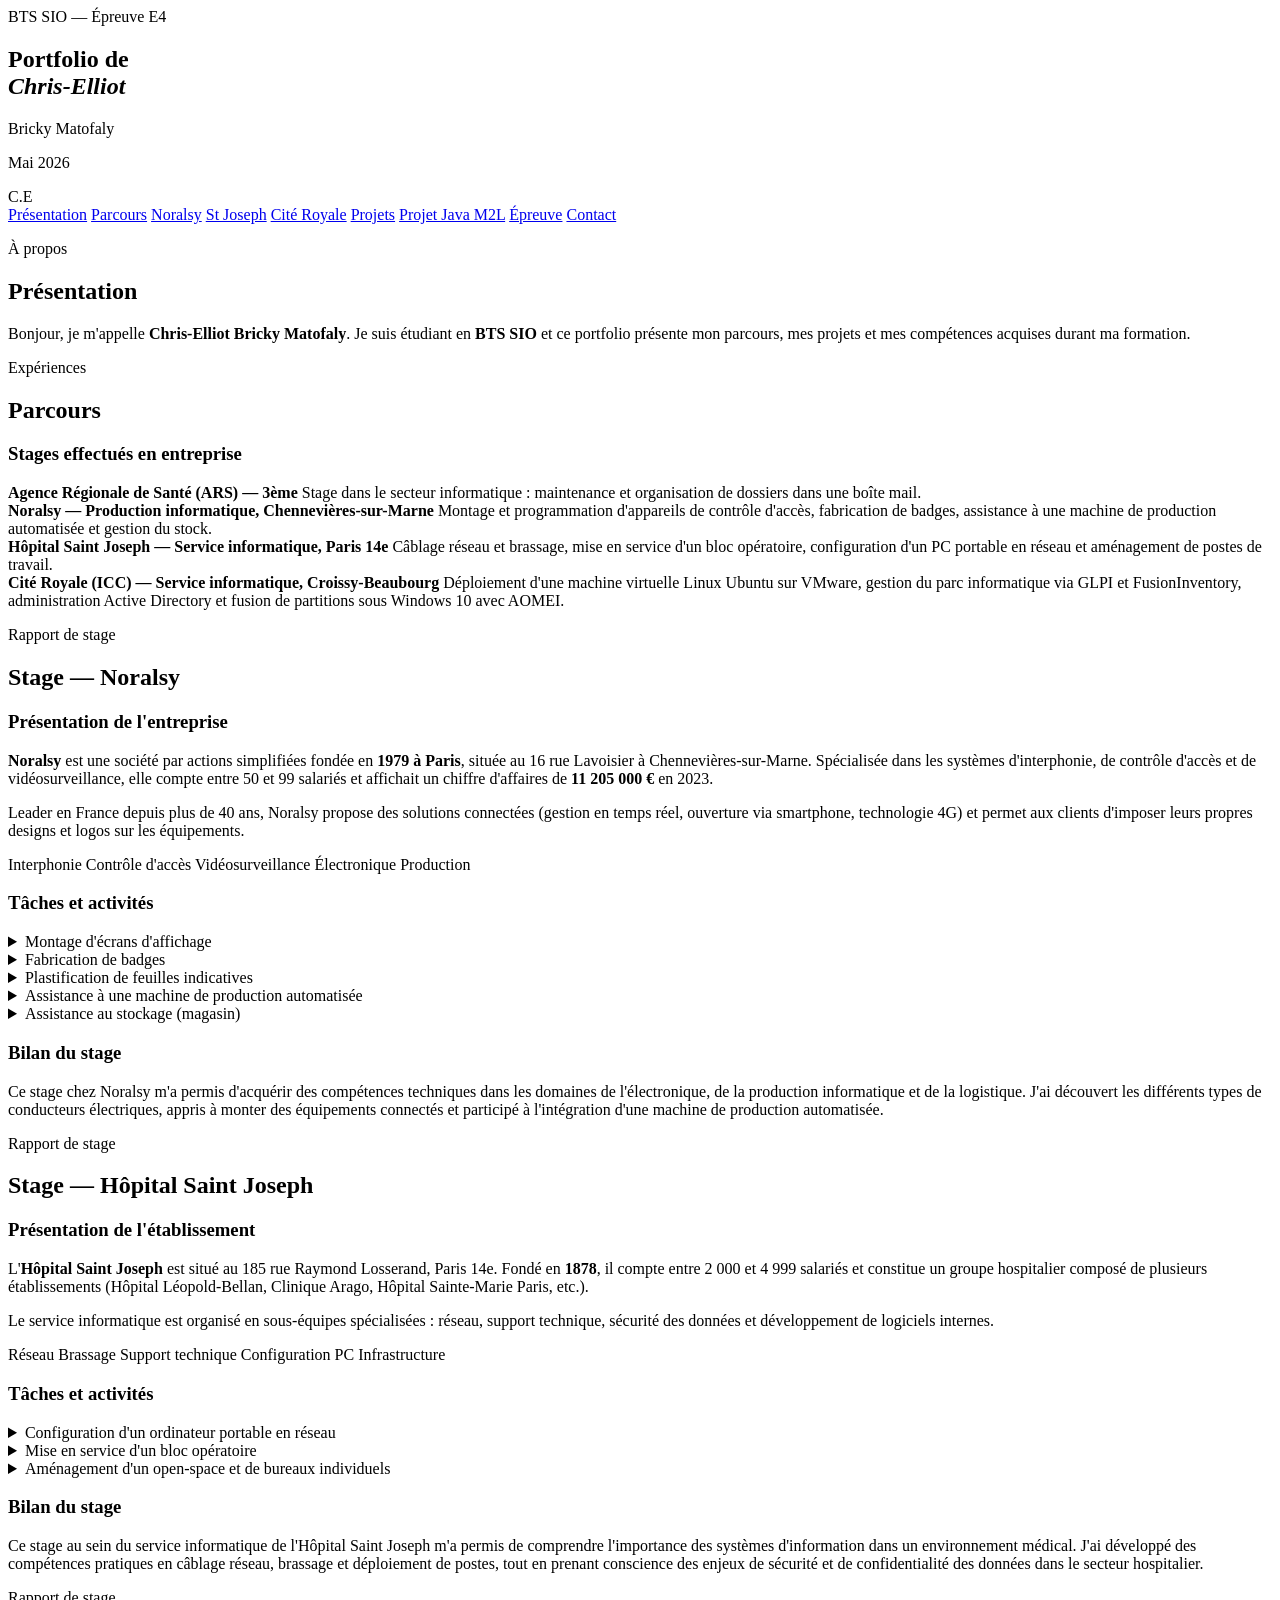
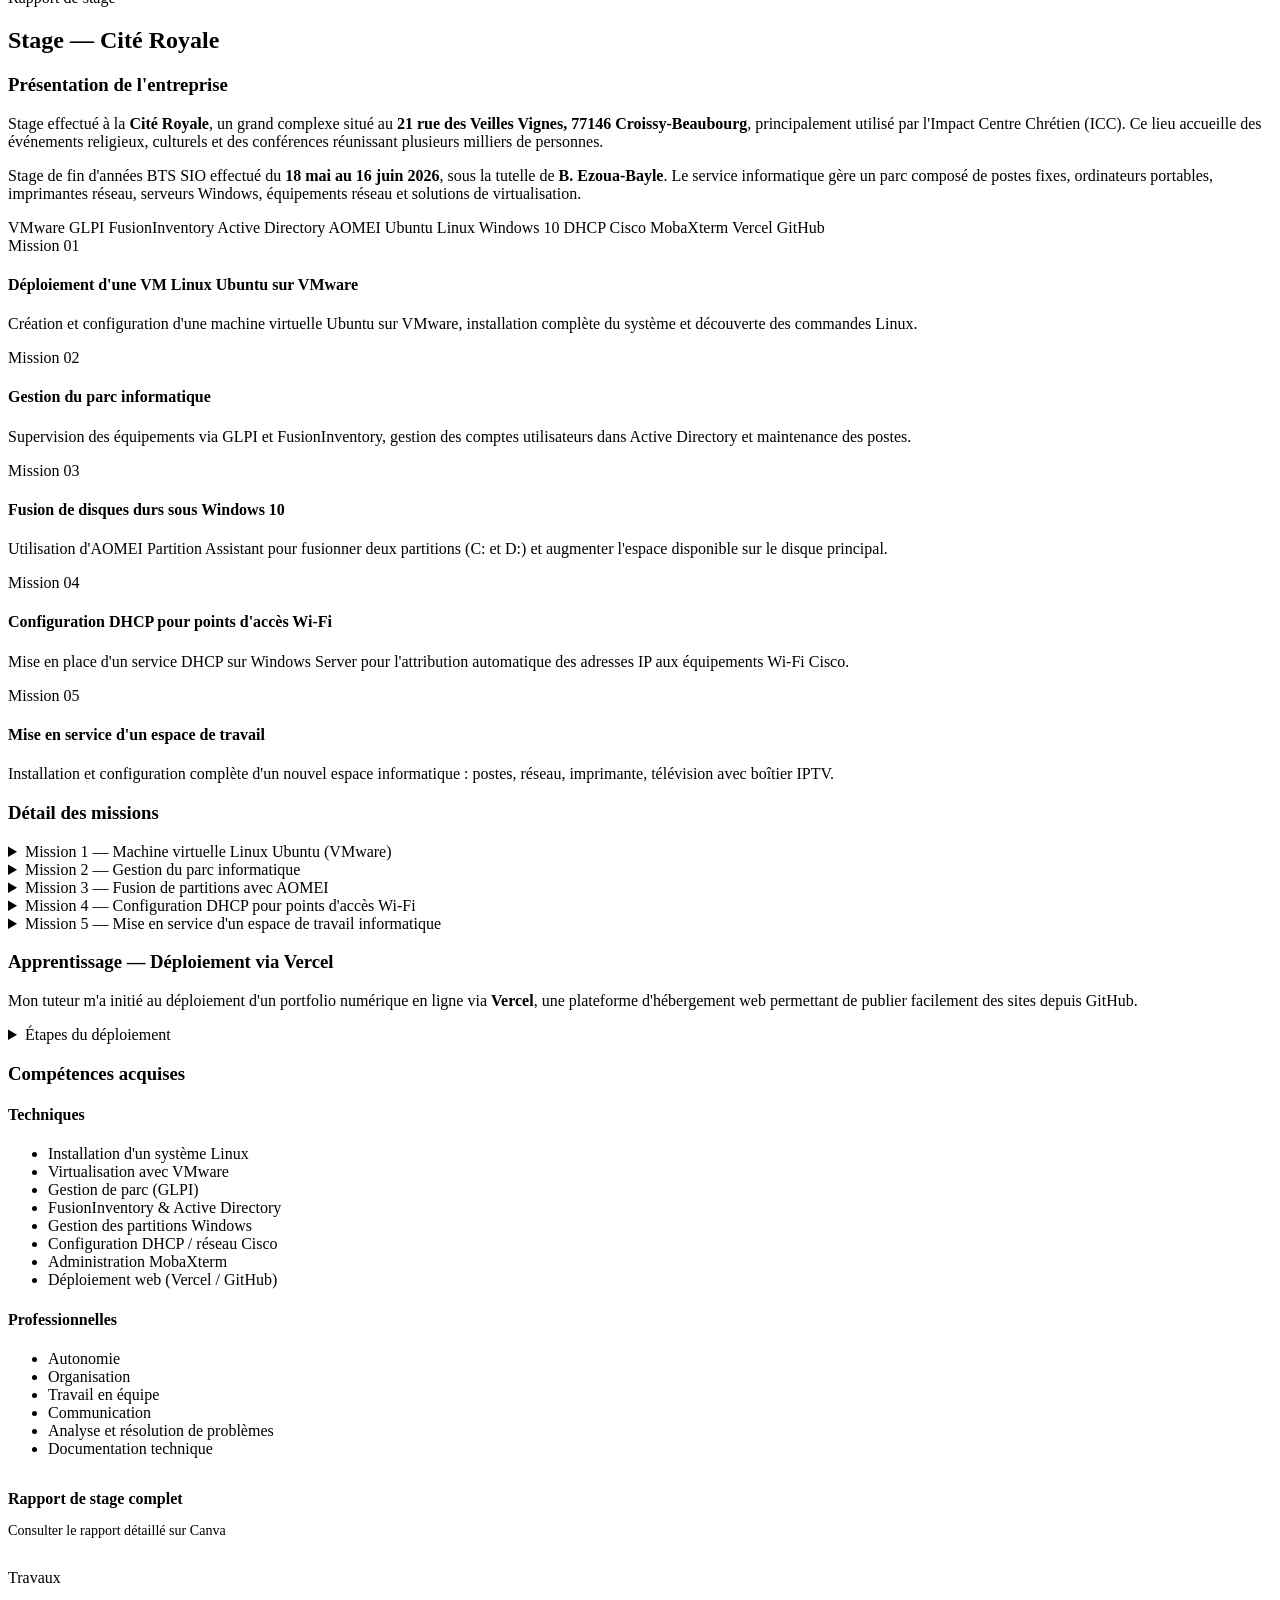
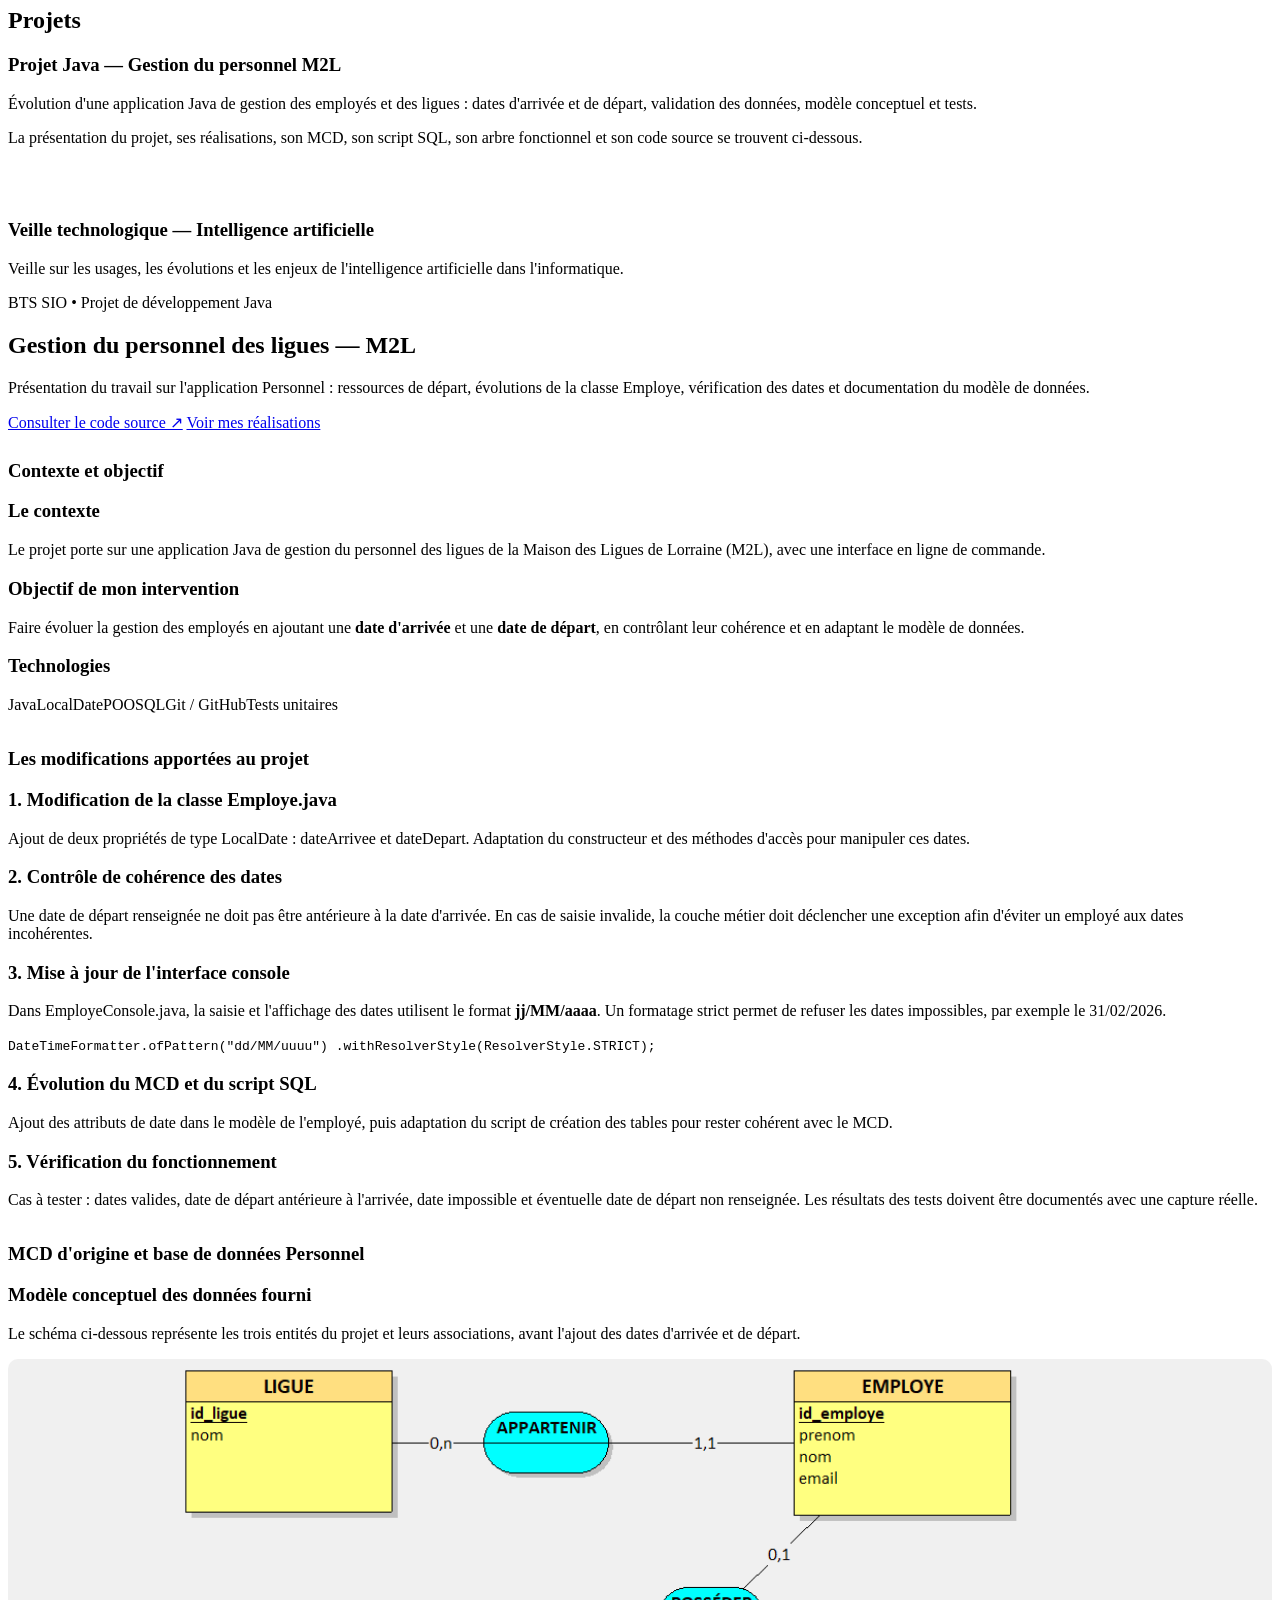
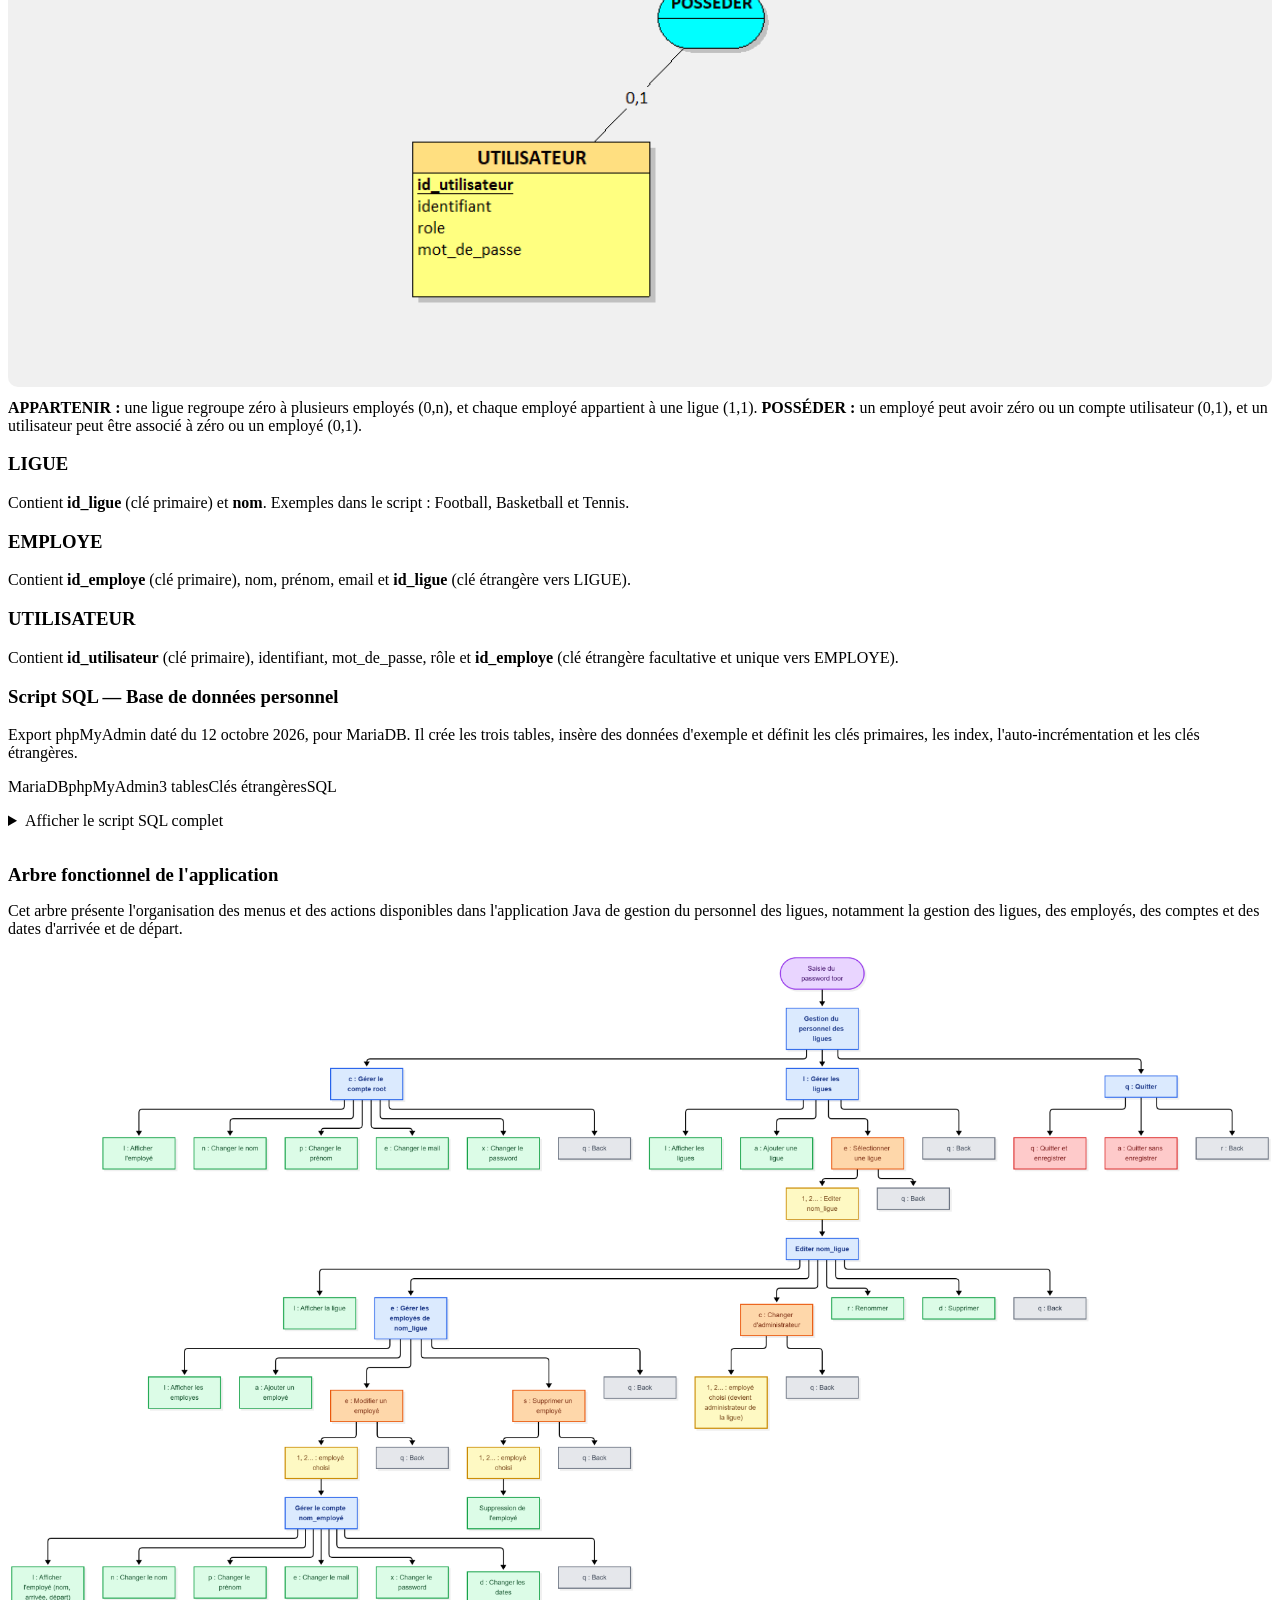
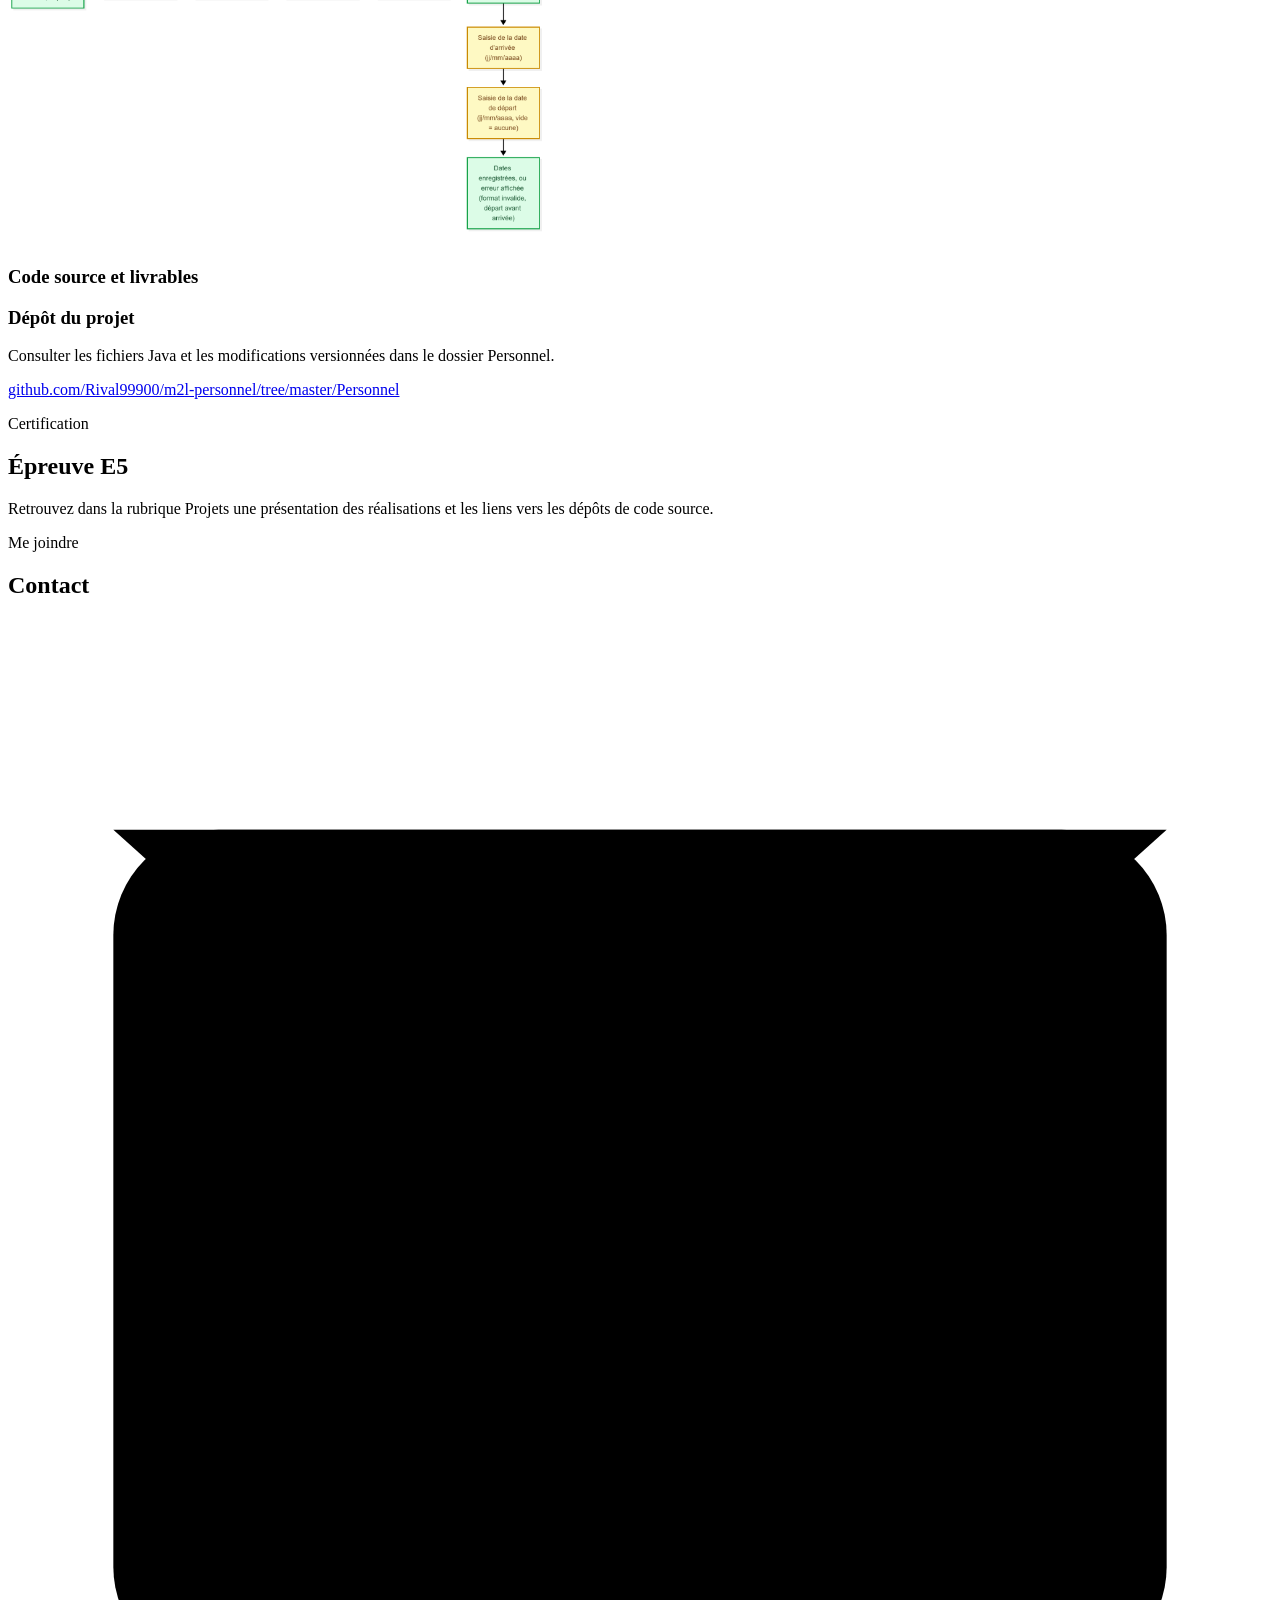
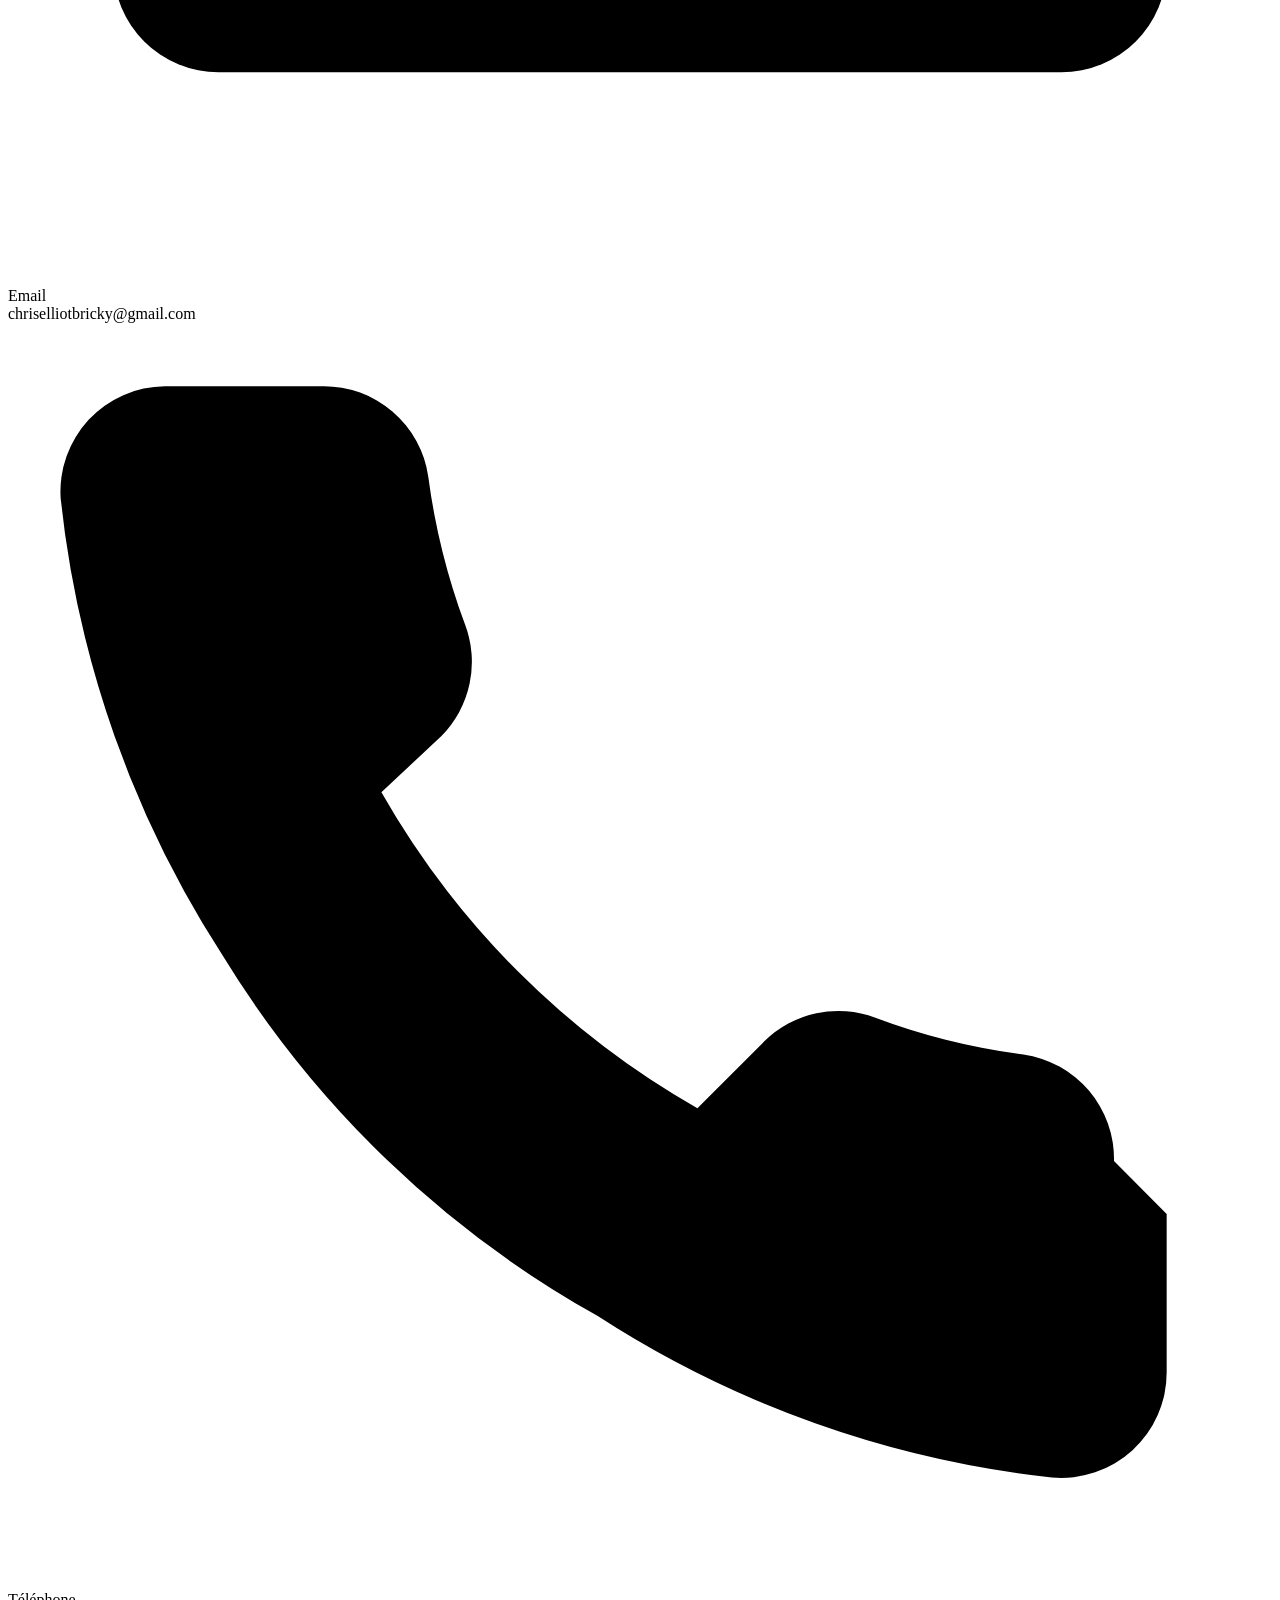
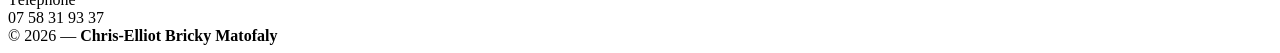
==== index (6).html @ d78a7e86 "Add files via upload" ====
<!DOCTYPE html>
<html lang="fr">
<head>
  <meta charset="UTF-8" />
  <meta name="viewport" content="width=device-width, initial-scale=1.0" />
  <meta name="color-scheme" content="light dark" />
  <title>Portfolio — Chris-Elliot Bricky Matofaly</title>
  <link rel="stylesheet" href="style.css">
</head>
<body>

  <!-- HERO -->
  <section class="hero">
    <div class="hero-content">
      <span class="hero-eyebrow">BTS SIO — Épreuve E4</span>
      <h1>Portfolio de<br><em>Chris-Elliot</em></h1>
      <div class="hero-divider"></div>
      <p class="hero-sub">Bricky Matofaly</p>
      <p class="hero-date">Mai 2026</p>
    </div>
  </section>

  <!-- NAV -->
  <header>
    <span class="logo">C<span>.</span>E</span>
    <nav>
      <a href="#presentation">Présentation</a>
      <a href="#journey">Parcours</a>
      <a href="#stage-noralsy">Noralsy</a>
      <a href="#stage-hopital">St Joseph</a>
      <a href="#stage">Cité Royale</a>
      <a href="#projects">Projets</a>
       <a href="#projet-java">Projet Java M2L</a>
      <a href="#test">Épreuve</a>
      <a href="#contact">Contact</a>
    </nav>
  </header>

  <!-- PRÉSENTATION -->
  <div class="section-wrap" id="presentation">
    <p class="section-label">À propos</p>
    <h2 class="section-title">Présentation</h2>
    <div class="card">
      <p>
        Bonjour, je m'appelle <strong>Chris-Elliot Bricky Matofaly</strong>.
        Je suis étudiant en <strong>BTS SIO</strong> et ce portfolio présente mon parcours,
        mes projets et mes compétences acquises durant ma formation.
      </p>
    </div>
  </div>

  <!-- PARCOURS -->
  <div class="section-wrap" id="journey">
    <p class="section-label">Expériences</p>
    <h2 class="section-title">Parcours</h2>
    <div class="card">
      <h3>Stages effectués en entreprise</h3>

      <div class="stage">
        <div class="stage-dot"></div>
        <div class="stage-text">
          <strong>Agence Régionale de Santé (ARS) — 3ème</strong>
          Stage dans le secteur informatique : maintenance et organisation de dossiers dans une boîte mail.
        </div>
      </div>

      <div class="stage">
        <div class="stage-dot"></div>
        <div class="stage-text">
          <strong>Noralsy — Production informatique, Chennevières-sur-Marne</strong>
          Montage et programmation d'appareils de contrôle d'accès, fabrication de badges, assistance à une machine de production automatisée et gestion du stock.
        </div>
      </div>

      <div class="stage">
        <div class="stage-dot"></div>
        <div class="stage-text">
          <strong>Hôpital Saint Joseph — Service informatique, Paris 14e</strong>
          Câblage réseau et brassage, mise en service d'un bloc opératoire, configuration d'un PC portable en réseau et aménagement de postes de travail.
        </div>
      </div>

      <div class="stage">
        <div class="stage-dot"></div>
        <div class="stage-text">
          <strong>Cité Royale (ICC) — Service informatique, Croissy-Beaubourg</strong>
          Déploiement d'une machine virtuelle Linux Ubuntu sur VMware, gestion du parc informatique via GLPI et FusionInventory, administration Active Directory et fusion de partitions sous Windows 10 avec AOMEI.
        </div>
      </div>
    </div>
  </div>

  <!-- RAPPORT NORALSY -->
  <div class="section-wrap" id="stage-noralsy">
    <p class="section-label">Rapport de stage</p>
    <h2 class="section-title">Stage — Noralsy</h2>

    <div class="card">
      <h3>Présentation de l'entreprise</h3>
      <p>
        <strong>Noralsy</strong> est une société par actions simplifiées fondée en <strong>1979 à Paris</strong>,
        située au 16 rue Lavoisier à Chennevières-sur-Marne. Spécialisée dans les systèmes
        d'interphonie, de contrôle d'accès et de vidéosurveillance, elle compte entre 50 et 99 salariés
        et affichait un chiffre d'affaires de <strong>11 205 000 €</strong> en 2023.
      </p>
      <p>
        Leader en France depuis plus de 40 ans, Noralsy propose des solutions connectées
        (gestion en temps réel, ouverture via smartphone, technologie 4G) et permet aux clients
        d'imposer leurs propres designs et logos sur les équipements.
      </p>
      <div class="tag-row" style="margin-top:14px;">
        <span class="tag">Interphonie</span>
        <span class="tag">Contrôle d'accès</span>
        <span class="tag">Vidéosurveillance</span>
        <span class="tag">Électronique</span>
        <span class="tag">Production</span>
      </div>
    </div>

    <div class="card">
      <h3>Tâches et activités</h3>

      <details class="accordion">
        <summary>Montage d'écrans d'affichage</summary>
        <div class="accordion-body">
          <p>Montage et expédition d'écrans programmés par l'entreprise, contrôlables via un code client.</p>
          <ul>
            <li>Vissage du connecteur d'alimentation et de la prise Ethernet sur la plaque</li>
            <li>Fixation du PC et du routeur sur la plaque</li>
            <li>Branchement des câbles HDMI, USB et RJ45</li>
            <li>Insertion d'une carte SIM dans le PC</li>
            <li>Numérotation des équipements produits</li>
            <li>Programmation via câble de gravure puis câble Ethernet</li>
          </ul>
        </div>
      </details>

      <details class="accordion">
        <summary>Fabrication de badges</summary>
        <div class="accordion-body">
          <p>Application de peinture sur des badges à l'aide d'une machine dédiée :</p>
          <ul>
            <li>Prise d'une coque de badge et placement dans le moule</li>
            <li>Actionnement de la pédale pour imprimer la peinture via tampon</li>
            <li>Classement par couleur et caractéristiques</li>
          </ul>
        </div>
      </details>

      <details class="accordion">
        <summary>Plastification de feuilles indicatives</summary>
        <div class="accordion-body">
          <p>Plastification de feuilles de référence pour le classement du stock :</p>
          <ul>
            <li>Télécommandes à 4 boutons classées par couleur</li>
            <li>Badges en forme de clé pour préprogrammation</li>
            <li>Collage sur cartons par couleur pour mise en stock</li>
          </ul>
        </div>
      </details>

      <details class="accordion">
        <summary>Assistance à une machine de production automatisée</summary>
        <div class="accordion-body">
          <p>Participation à la mise en route d'une machine multi-fonctions (gravure, soudure, numérotation) :</p>
          <ul>
            <li>Chargement des badges sur le plateau circulaire d'entrée</li>
            <li>Soudure automatique pour fermer les badges</li>
            <li>Gravure et numérotation par ordre de rangement</li>
            <li>Détection des badges mal fermés et tri automatique</li>
            <li>Scan de conformité et conditionnement par 10 en boîtes</li>
          </ul>
        </div>
      </details>

      <details class="accordion">
        <summary>Assistance au stockage (magasin)</summary>
        <div class="accordion-body">
          <p>Travail en entrepôt pour préparer les commandes clients :</p>
          <ul>
            <li>Recherche des produits par numéro de série dans les rayons</li>
            <li>Préparation et emballage des colis</li>
            <li>Utilisation de tableurs pour suivre les références à expédier</li>
          </ul>
        </div>
      </details>
    </div>

    <div class="card">
      <h3>Bilan du stage</h3>
      <p>
        Ce stage chez Noralsy m'a permis d'acquérir des compétences techniques dans les domaines
        de l'électronique, de la production informatique et de la logistique. J'ai découvert les
        différents types de conducteurs électriques, appris à monter des équipements connectés et
        participé à l'intégration d'une machine de production automatisée.
      </p>
    </div>
  </div>

  <!-- RAPPORT HÔPITAL SAINT JOSEPH -->
  <div class="section-wrap" id="stage-hopital">
    <p class="section-label">Rapport de stage</p>
    <h2 class="section-title">Stage — Hôpital Saint Joseph</h2>

    <div class="card">
      <h3>Présentation de l'établissement</h3>
      <p>
        L'<strong>Hôpital Saint Joseph</strong> est situé au 185 rue Raymond Losserand, Paris 14e.
        Fondé en <strong>1878</strong>, il compte entre 2 000 et 4 999 salariés et constitue un
        groupe hospitalier composé de plusieurs établissements (Hôpital Léopold-Bellan, Clinique Arago,
        Hôpital Sainte-Marie Paris, etc.).
      </p>
      <p>
        Le service informatique est organisé en sous-équipes spécialisées : réseau, support technique,
        sécurité des données et développement de logiciels internes.
      </p>
      <div class="tag-row" style="margin-top:14px;">
        <span class="tag">Réseau</span>
        <span class="tag">Brassage</span>
        <span class="tag">Support technique</span>
        <span class="tag">Configuration PC</span>
        <span class="tag">Infrastructure</span>
      </div>
    </div>

    <div class="card">
      <h3>Tâches et activités</h3>

      <details class="accordion">
        <summary>Configuration d'un ordinateur portable en réseau</summary>
        <div class="accordion-body">
          <p>Mise en réseau complète d'un PC portable pour l'hôpital :</p>
          <ul>
            <li>Connexion au réseau général de l'hôpital via câble</li>
            <li>Saisie des mots de passe pour lancer la configuration automatique</li>
            <li>Suivi du téléchargement et finalisation de l'installation</li>
          </ul>
        </div>
      </details>

      <details class="accordion">
        <summary>Mise en service d'un bloc opératoire</summary>
        <div class="accordion-body">
          <p>Installation complète des équipements informatiques d'un service de réanimation (équipe de 5 personnes) :</p>
          <ul>
            <li>Récupération du matériel au sous-sol (PC, écrans, claviers/souris sans fil, câbles, imprimante)</li>
            <li>Installation des claviers et souris sans fil sur les postes dans les blocs</li>
            <li>Montage des postes de gestion en dehors des blocs opératoires</li>
            <li>Brassage des prises réseau (ex : prise NGI 11) dans la baie pour connexion au réseau hospitalier</li>
          </ul>
        </div>
      </details>

      <details class="accordion">
        <summary>Aménagement d'un open-space et de bureaux individuels</summary>
        <div class="accordion-body">
          <p>Installation complète de 3 bureaux individuels + un espace open-space :</p>
          <ul>
            <li>Installation pour chaque poste : écran Iiyama, PC Dell, clavier, souris, câble réseau</li>
            <li>Brassage de l'ensemble des prises dans une grande baie de brassage</li>
            <li>Mise en service et tests de connectivité</li>
          </ul>
        </div>
      </details>
    </div>

    <div class="card">
      <h3>Bilan du stage</h3>
      <p>
        Ce stage au sein du service informatique de l'Hôpital Saint Joseph m'a permis de comprendre
        l'importance des systèmes d'information dans un environnement médical. J'ai développé des
        compétences pratiques en câblage réseau, brassage et déploiement de postes, tout en prenant
        conscience des enjeux de sécurité et de confidentialité des données dans le secteur hospitalier.
      </p>
    </div>
  </div>

  <!-- RAPPORT DE STAGE — CITÉ ROYALE -->
  <div class="section-wrap" id="stage">
    <p class="section-label">Rapport de stage</p>
    <h2 class="section-title">Stage — Cité Royale</h2>

    <div class="card">
      <h3>Présentation de l'entreprise</h3>
      <p>
        Stage effectué à la <strong>Cité Royale</strong>, un grand complexe situé au
        <strong>21 rue des Veilles Vignes, 77146 Croissy-Beaubourg</strong>, principalement utilisé par
        l'Impact Centre Chrétien (ICC). Ce lieu accueille des événements religieux,
        culturels et des conférences réunissant plusieurs milliers de personnes.
      </p>
      <p>
        Stage de fin d'années BTS SIO effectué du <strong>18 mai au 16 juin 2026</strong>, sous la tutelle de <strong>B. Ezoua-Bayle</strong>.
        Le service informatique gère un parc composé de postes fixes, ordinateurs portables,
        imprimantes réseau, serveurs Windows, équipements réseau et solutions de virtualisation.
      </p>
      <div class="tag-row" style="margin-top:14px;">
        <span class="tag">VMware</span>
        <span class="tag">GLPI</span>
        <span class="tag">FusionInventory</span>
        <span class="tag">Active Directory</span>
        <span class="tag">AOMEI</span>
        <span class="tag">Ubuntu Linux</span>
        <span class="tag">Windows 10</span>
        <span class="tag">DHCP</span>
        <span class="tag">Cisco</span>
        <span class="tag">MobaXterm</span>
        <span class="tag">Vercel</span>
        <span class="tag">GitHub</span>
      </div>
    </div>

    <!-- 5 missions -->
    <div class="mission-grid">
      <div class="mission-card">
        <div class="mission-num">Mission 01</div>
        <h4>Déploiement d'une VM Linux Ubuntu sur VMware</h4>
        <p>Création et configuration d'une machine virtuelle Ubuntu sur VMware, installation complète du système et découverte des commandes Linux.</p>
      </div>
      <div class="mission-card">
        <div class="mission-num">Mission 02</div>
        <h4>Gestion du parc informatique</h4>
        <p>Supervision des équipements via GLPI et FusionInventory, gestion des comptes utilisateurs dans Active Directory et maintenance des postes.</p>
      </div>
      <div class="mission-card">
        <div class="mission-num">Mission 03</div>
        <h4>Fusion de disques durs sous Windows 10</h4>
        <p>Utilisation d'AOMEI Partition Assistant pour fusionner deux partitions (C: et D:) et augmenter l'espace disponible sur le disque principal.</p>
      </div>
      <div class="mission-card">
        <div class="mission-num">Mission 04</div>
        <h4>Configuration DHCP pour points d'accès Wi-Fi</h4>
        <p>Mise en place d'un service DHCP sur Windows Server pour l'attribution automatique des adresses IP aux équipements Wi-Fi Cisco.</p>
      </div>
      <div class="mission-card">
        <div class="mission-num">Mission 05</div>
        <h4>Mise en service d'un espace de travail</h4>
        <p>Installation et configuration complète d'un nouvel espace informatique : postes, réseau, imprimante, télévision avec boîtier IPTV.</p>
      </div>
    </div>

    <div class="card">
      <h3>Détail des missions</h3>

      <details class="accordion">
        <summary>Mission 1 — Machine virtuelle Linux Ubuntu (VMware)</summary>
        <div class="accordion-body">
          <p><strong>Objectif :</strong> créer un environnement de test sécurisé sans modifier le système hôte.</p>
          <p><strong>Étapes :</strong></p>
          <ul>
            <li>Téléchargement de l'image ISO officielle Ubuntu</li>
            <li>Création de la VM dans VMware (RAM, disque, processeurs)</li>
            <li>Installation et configuration du système (langue, clavier, utilisateur)</li>
            <li>Mise à jour du système et tests réseau</li>
          </ul>
          <p><strong>Commandes utilisées :</strong></p>
          <code>sudo apt update
sudo apt upgrade
ip a
pwd
ls</code>
          <p style="margin-top:10px;"><strong>Résultats :</strong> machine virtuelle fonctionnelle, compréhension de VMware et des bases Linux acquise.</p>
        </div>
      </details>

      <details class="accordion">
        <summary>Mission 2 — Gestion du parc informatique</summary>
        <div class="accordion-body">
          <p><strong>Outils utilisés :</strong></p>
          <ul>
            <li><strong>GLPI</strong> — inventaire, tickets d'incidents, gestion des utilisateurs</li>
            <li><strong>FusionInventory</strong> — remontée automatique des informations matérielles et logicielles</li>
            <li><strong>Active Directory</strong> — création de comptes, groupes, GPO, sécurité des postes</li>
          </ul>
          <p><strong>Tâches effectuées :</strong> consultation du parc, vérification des postes, supervision, déploiement de logiciels, assistance utilisateur.</p>
        </div>
      </details>

      <details class="accordion">
        <summary>Mission 3 — Fusion de partitions avec AOMEI</summary>
        <div class="accordion-body">
          <p><strong>Objectif :</strong> fusionner les partitions C: et D: pour augmenter l'espace disponible.</p>
          <p><strong>Étapes :</strong></p>
          <ul>
            <li>Analyse de la structure des disques existants</li>
            <li>Vérification et sauvegarde des données importantes</li>
            <li>Sélection des partitions et lancement de la fusion dans AOMEI</li>
            <li>Redémarrage et vérification finale du stockage et du démarrage Windows</li>
          </ul>
          <p><strong>Compétences développées :</strong> gestion du stockage Windows, compréhension des partitions, importance des sauvegardes.</p>
        </div>
      </details>

      <details class="accordion">
        <summary>Mission 4 — Configuration DHCP pour points d'accès Wi-Fi</summary>
        <div class="accordion-body">
          <p><strong>Objectif :</strong> permettre l'attribution automatique des adresses IP aux équipements Wi-Fi de l'entreprise.</p>
          <p><strong>Étapes :</strong></p>
          <ul>
            <li>Analyse de l'infrastructure réseau (points d'accès, switches, serveur Windows)</li>
            <li>Installation et activation du rôle DHCP sur Windows Server</li>
            <li>Configuration de l'étendue DHCP (plage IP, masque, passerelle, DNS, durée du bail)</li>
            <li>Connexion aux points d'accès Cisco via MobaXterm (CLI)</li>
            <li>Suivi des adresses IP dans un fichier Excel dédié</li>
            <li>Vérification de la connectivité et de l'attribution des adresses</li>
          </ul>
          <p><strong>Résultats :</strong> les équipements Wi-Fi obtiennent automatiquement leur configuration réseau sans intervention manuelle.</p>
        </div>
      </details>

      <details class="accordion">
        <summary>Mission 5 — Mise en service d'un espace de travail informatique</summary>
        <div class="accordion-body">
          <p><strong>Objectif :</strong> préparer et intégrer un nouvel espace de travail au réseau existant.</p>
          <p><strong>Étapes :</strong></p>
          <ul>
            <li>Analyse des besoins : nombre de postes, équipements, connexions réseau</li>
            <li>Installation des équipements : unités centrales, écrans, claviers, souris, câbles réseau, imprimante, télévision avec boîtier IPTV</li>
            <li>Vérification de la connectivité : réseau local, Internet, ressources partagées</li>
            <li>Test des imprimantes réseau (impression page de test)</li>
          </ul>
          <p><strong>Résultats :</strong> espace de travail entièrement opérationnel et intégré au réseau de l'entreprise.</p>
        </div>
      </details>
    </div>

    <!-- Apprentissage Vercel -->
    <div class="card">
      <h3>Apprentissage — Déploiement via Vercel</h3>
      <p>
        Mon tuteur m'a initié au déploiement d'un portfolio numérique en ligne via <strong>Vercel</strong>,
        une plateforme d'hébergement web permettant de publier facilement des sites depuis GitHub.
      </p>
      <details class="accordion" style="margin-top:16px;">
        <summary>Étapes du déploiement</summary>
        <div class="accordion-body">
          <ul>
            <li>Découverte de la structure du projet (HTML, CSS, images)</li>
            <li>Création d'un dépôt GitHub et envoi des fichiers</li>
            <li>Connexion du dépôt à Vercel et configuration des paramètres</li>
            <li>Déploiement automatique et génération de l'URL publique</li>
            <li>Vérifications : affichage, liens, images, compatibilité navigateurs</li>
            <li>Test de la mise à jour automatique après modification du dépôt GitHub</li>
          </ul>
          <p style="margin-top:10px;"><strong>Portfolio en ligne :</strong> <a href="https://portfolio-stage-five.vercel.app/" target="_blank" rel="noopener" style="color:var(--accent);">portfolio-stage-five.vercel.app</a></p>
        </div>
      </details>
    </div>

    <div class="card">
      <h3>Compétences acquises</h3>
      <div class="skills-grid">
        <div class="skills-block">
          <h4>Techniques</h4>
          <ul>
            <li>Installation d'un système Linux</li>
            <li>Virtualisation avec VMware</li>
            <li>Gestion de parc (GLPI)</li>
            <li>FusionInventory & Active Directory</li>
            <li>Gestion des partitions Windows</li>
            <li>Configuration DHCP / réseau Cisco</li>
            <li>Administration MobaXterm</li>
            <li>Déploiement web (Vercel / GitHub)</li>
          </ul>
        </div>
        <div class="skills-block">
          <h4>Professionnelles</h4>
          <ul>
            <li>Autonomie</li>
            <li>Organisation</li>
            <li>Travail en équipe</li>
            <li>Communication</li>
            <li>Analyse et résolution de problèmes</li>
            <li>Documentation technique</li>
          </ul>
        </div>
      </div>
    </div>

    <div class="card" style="display:flex; align-items:center; justify-content:space-between; flex-wrap:wrap; gap:16px;">
      <div>
        <p style="font-weight:600; color:var(--navy); margin-bottom:4px;">Rapport de stage complet</p>
        <p style="font-size:.88rem; color:var(--muted);">Consulter le rapport détaillé sur Canva</p>
      </div>
      <a href="https://canva.link/3xe6xn7w3ljon00" target="_blank" rel="noopener"
         style="display:inline-flex; align-items:center; gap:8px; background:var(--accent); color:#fff;
                text-decoration:none; padding:10px 22px; border-radius:8px; font-size:.88rem;
                font-weight:600; transition:opacity .2s;"
         onmouseover="this.style.opacity='.85'" onmouseout="this.style.opacity='1'">
        <svg width="16" height="16" viewBox="0 0 24 24" fill="none" stroke="currentColor" stroke-width="2.5" stroke-linecap="round" stroke-linejoin="round"><path d="M18 13v6a2 2 0 0 1-2 2H5a2 2 0 0 1-2-2V8a2 2 0 0 1 2-2h6"/><polyline points="15 3 21 3 21 9"/><line x1="10" y1="14" x2="21" y2="3"/></svg>
        Voir le rapport
      </a>
    </div>
  </div>

  <!-- PROJETS -->
  <div class="section-wrap" id="projects">
    <p class="section-label">Travaux</p>
    <h2 class="section-title">Projets</h2>
    <div class="card">
      <h3>Projet Java — Gestion du personnel M2L</h3>
      <p>Évolution d'une application Java de gestion des employés et des ligues : dates d'arrivée et de départ, validation des données, modèle conceptuel et tests.</p>
      <p>La présentation du projet, ses réalisations, son MCD, son script SQL, son arbre fonctionnel et son code source se trouvent ci-dessous.</p>
      <a href="#projet-java" style="display:inline-block;background:var(--accent);color:white;padding:10px 18px;border-radius:9px;text-decoration:none;font-weight:700">Découvrir le projet →</a>
    </div>
    <div class="card">
      <h3>Veille technologique — Intelligence artificielle</h3>
      <p>Veille sur les usages, les évolutions et les enjeux de l'intelligence artificielle dans l'informatique.</p>
    </div>
  </div>

  <!-- PROJET JAVA M2L -->
  <div class="section-wrap" id="projet-java">
    <p class="section-label">BTS SIO • Projet de développement Java</p>
    <h2 class="section-title">Gestion du personnel des ligues — M2L</h2>
    <p class="pj-sub">Présentation du travail sur l'application Personnel : ressources de départ, évolutions de la classe Employe, vérification des dates et documentation du modèle de données.</p>
    <div class="pj-btns" style="margin-bottom:28px">
      <a class="pj-btn" href="https://github.com/Rival99900/m2l-personnel/tree/master/Personnel" target="_blank" rel="noopener noreferrer">Consulter le code source ↗</a>
      <a class="pj-btn alt" href="#pj-realisations">Voir mes réalisations</a>
    </div>

    <!-- Contexte -->
    <h3 style="margin-bottom:14px">Contexte et objectif</h3>
    <div class="pj-grid" style="margin-bottom:34px">
      <article class="card"><h3>Le contexte</h3><p>Le projet porte sur une application Java de gestion du personnel des ligues de la Maison des Ligues de Lorraine (M2L), avec une interface en ligne de commande.</p></article>
      <article class="card"><h3>Objectif de mon intervention</h3><p>Faire évoluer la gestion des employés en ajoutant une <strong>date d'arrivée</strong> et une <strong>date de départ</strong>, en contrôlant leur cohérence et en adaptant le modèle de données.</p></article>
      <article class="card"><h3>Technologies</h3><div class="tag-row"><span class="tag">Java</span><span class="tag">LocalDate</span><span class="tag">POO</span><span class="tag">SQL</span><span class="tag">Git / GitHub</span><span class="tag">Tests unitaires</span></div></article>
    </div>

    <!-- Réalisations -->
    <h3 id="pj-realisations" style="margin-bottom:14px">Les modifications apportées au projet</h3>
    <div class="pj-timeline pj-card">
      <article class="card"><h3>1. Modification de la classe <span class="pj-inline">Employe.java</span></h3><p>Ajout de deux propriétés de type <span class="pj-inline">LocalDate</span> : <span class="pj-inline">dateArrivee</span> et <span class="pj-inline">dateDepart</span>. Adaptation du constructeur et des méthodes d'accès pour manipuler ces dates.</p></article>
      <article class="card"><h3>2. Contrôle de cohérence des dates</h3><p>Une date de départ renseignée ne doit pas être antérieure à la date d'arrivée. En cas de saisie invalide, la couche métier doit déclencher une exception afin d'éviter un employé aux dates incohérentes.</p></article>
      <article class="card"><h3>3. Mise à jour de l'interface console</h3><p>Dans <span class="pj-inline">EmployeConsole.java</span>, la saisie et l'affichage des dates utilisent le format <strong>jj/MM/aaaa</strong>. Un formatage strict permet de refuser les dates impossibles, par exemple le 31/02/2026.</p><code>DateTimeFormatter.ofPattern("dd/MM/uuuu")
    .withResolverStyle(ResolverStyle.STRICT);</code></article>
      <article class="card"><h3>4. Évolution du MCD et du script SQL</h3><p>Ajout des attributs de date dans le modèle de l'employé, puis adaptation du script de création des tables pour rester cohérent avec le MCD.</p></article>
      <article class="card"><h3>5. Vérification du fonctionnement</h3><p>Cas à tester : dates valides, date de départ antérieure à l'arrivée, date impossible et éventuelle date de départ non renseignée. Les résultats des tests doivent être documentés avec une capture réelle.</p></article>
    </div>

    <!-- MCD et script SQL fournis -->
    <h3 style="margin:34px 0 14px">MCD d'origine et base de données Personnel</h3>
    <div class="card">
      <h3>Modèle conceptuel des données fourni</h3>
      <p>Le schéma ci-dessous représente les trois entités du projet et leurs associations, avant l'ajout des dates d'arrivée et de départ.</p>
      <img src="[data-uri]" alt="MCD Personnel : Ligue, Employé et Utilisateur, avec les associations Appartenir et Posséder" style="display:block;width:100%;height:auto;border:1px solid var(--line);border-radius:10px;background:#f0f0f0">
      <p class="tiny" style="margin-top:12px"><strong>APPARTENIR :</strong> une ligue regroupe zéro à plusieurs employés (0,n), et chaque employé appartient à une ligue (1,1). <strong>POSSÉDER :</strong> un employé peut avoir zéro ou un compte utilisateur (0,1), et un utilisateur peut être associé à zéro ou un employé (0,1).</p>
    </div>
    <div class="pj-grid pj-card">
      <article class="card"><h3>LIGUE</h3><p>Contient <strong>id_ligue</strong> (clé primaire) et <strong>nom</strong>. Exemples dans le script : Football, Basketball et Tennis.</p></article>
      <article class="card"><h3>EMPLOYE</h3><p>Contient <strong>id_employe</strong> (clé primaire), nom, prénom, email et <strong>id_ligue</strong> (clé étrangère vers LIGUE).</p></article>
      <article class="card"><h3>UTILISATEUR</h3><p>Contient <strong>id_utilisateur</strong> (clé primaire), identifiant, mot_de_passe, rôle et <strong>id_employe</strong> (clé étrangère facultative et unique vers EMPLOYE).</p></article>
    </div>
    <div class="card">
      <h3>Script SQL — Base de données <span class="pj-inline">personnel</span></h3>
      <p>Export phpMyAdmin daté du 12 octobre 2026, pour MariaDB. Il crée les trois tables, insère des données d'exemple et définit les clés primaires, les index, l'auto-incrémentation et les clés étrangères.</p>
      <div class="tag-row" style="margin-bottom:16px"><span class="tag">MariaDB</span><span class="tag">phpMyAdmin</span><span class="tag">3 tables</span><span class="tag">Clés étrangères</span><span class="tag">SQL</span></div>
      <details class="accordion">
        <summary>Afficher le script SQL complet</summary>
        <div class="accordion-body"><pre class="sql-dump"><code>-- phpMyAdmin SQL Dump
-- version 5.2.1
-- https://www.phpmyadmin.net/
--
-- Hôte : 127.0.0.1
-- Généré le : lun. 12 oct. 2026 à 17:01
-- Version du serveur : 10.4.32-MariaDB
-- Version de PHP : 8.2.12

SET SQL_MODE = &quot;NO_AUTO_VALUE_ON_ZERO&quot;;
START TRANSACTION;
SET time_zone = &quot;+00:00&quot;;

/*!40101 SET @OLD_CHARACTER_SET_CLIENT=@@CHARACTER_SET_CLIENT */;
/*!40101 SET @OLD_CHARACTER_SET_RESULTS=@@CHARACTER_SET_RESULTS */;
/*!40101 SET @OLD_COLLATION_CONNECTION=@@COLLATION_CONNECTION */;
/*!40101 SET NAMES utf8mb4 */;

--
-- Base de données : `personnel`
--

-- --------------------------------------------------------

--
-- Structure de la table `employe`
--

CREATE TABLE `employe` (
  `id_employe` int(11) NOT NULL,
  `nom` varchar(100) DEFAULT NULL,
  `prenom` varchar(100) DEFAULT NULL,
  `email` varchar(100) DEFAULT NULL,
  `id_ligue` int(11) DEFAULT NULL
) ENGINE=InnoDB DEFAULT CHARSET=utf8mb4 COLLATE=utf8mb4_general_ci;

--
-- Déchargement des données de la table `employe`
--

INSERT INTO `employe` (`id_employe`, `nom`, `prenom`, `email`, `id_ligue`) VALUES
(1, &#x27;Dupont&#x27;, &#x27;Jean&#x27;, &#x27;jean@gmail.com&#x27;, 1),
(2, &#x27;Martin&#x27;, &#x27;Paul&#x27;, &#x27;paul@gmail.com&#x27;, 1),
(3, &#x27;Bernard&#x27;, &#x27;Marie&#x27;, &#x27;marie@gmail.com&#x27;, 2);

-- --------------------------------------------------------

--
-- Structure de la table `ligue`
--

CREATE TABLE `ligue` (
  `id_ligue` int(11) NOT NULL,
  `nom` varchar(100) DEFAULT NULL
) ENGINE=InnoDB DEFAULT CHARSET=utf8mb4 COLLATE=utf8mb4_general_ci;

--
-- Déchargement des données de la table `ligue`
--

INSERT INTO `ligue` (`id_ligue`, `nom`) VALUES
(1, &#x27;Football&#x27;),
(2, &#x27;Basketball&#x27;),
(3, &#x27;Tennis&#x27;);

-- --------------------------------------------------------

--
-- Structure de la table `utilisateur`
--

CREATE TABLE `utilisateur` (
  `id_utilisateur` int(11) NOT NULL,
  `identifiant` varchar(100) DEFAULT NULL,
  `mot_de_passe` varchar(255) DEFAULT NULL,
  `role` varchar(20) DEFAULT NULL,
  `id_employe` int(11) DEFAULT NULL
) ENGINE=InnoDB DEFAULT CHARSET=utf8mb4 COLLATE=utf8mb4_general_ci;

--
-- Déchargement des données de la table `utilisateur`
--

INSERT INTO `utilisateur` (`id_utilisateur`, `identifiant`, `mot_de_passe`, `role`, `id_employe`) VALUES
(1, &#x27;jean&#x27;, &#x27;A_DEFINIR&#x27;, &#x27;EMPLOYE&#x27;, 1),
(2, &#x27;paul&#x27;, &#x27;A_DEFINIR&#x27;, &#x27;ADMIN_LIGUE&#x27;, 2),
(3, &#x27;marie&#x27;, &#x27;A_DEFINIR&#x27;, &#x27;EMPLOYE&#x27;, 3),
(4, &#x27;root&#x27;, &#x27;A_DEFINIR&#x27;, &#x27;SUPER_ADMIN&#x27;, NULL);

--
-- Index pour les tables déchargées
--

--
-- Index pour la table `employe`
--
ALTER TABLE `employe`
  ADD PRIMARY KEY (`id_employe`),
  ADD KEY `id_ligue` (`id_ligue`);

--
-- Index pour la table `ligue`
--
ALTER TABLE `ligue`
  ADD PRIMARY KEY (`id_ligue`);

--
-- Index pour la table `utilisateur`
--
ALTER TABLE `utilisateur`
  ADD PRIMARY KEY (`id_utilisateur`),
  ADD UNIQUE KEY `identifiant` (`identifiant`),
  ADD UNIQUE KEY `id_employe` (`id_employe`);

--
-- AUTO_INCREMENT pour les tables déchargées
--

--
-- AUTO_INCREMENT pour la table `employe`
--
ALTER TABLE `employe`
  MODIFY `id_employe` int(11) NOT NULL AUTO_INCREMENT, AUTO_INCREMENT=4;

--
-- AUTO_INCREMENT pour la table `ligue`
--
ALTER TABLE `ligue`
  MODIFY `id_ligue` int(11) NOT NULL AUTO_INCREMENT, AUTO_INCREMENT=4;

--
-- AUTO_INCREMENT pour la table `utilisateur`
--
ALTER TABLE `utilisateur`
  MODIFY `id_utilisateur` int(11) NOT NULL AUTO_INCREMENT, AUTO_INCREMENT=5;

--
-- Contraintes pour les tables déchargées
--

--
-- Contraintes pour la table `employe`
--
ALTER TABLE `employe`
  ADD CONSTRAINT `employe_ibfk_1` FOREIGN KEY (`id_ligue`) REFERENCES `ligue` (`id_ligue`);

--
-- Contraintes pour la table `utilisateur`
--
ALTER TABLE `utilisateur`
  ADD CONSTRAINT `utilisateur_ibfk_1` FOREIGN KEY (`id_employe`) REFERENCES `employe` (`id_employe`);
COMMIT;

/*!40101 SET CHARACTER_SET_CLIENT=@OLD_CHARACTER_SET_CLIENT */;
/*!40101 SET CHARACTER_SET_RESULTS=@OLD_CHARACTER_SET_RESULTS */;
/*!40101 SET COLLATION_CONNECTION=@OLD_COLLATION_CONNECTION */;
</code></pre></div>
      </details>
    </div>

    <!-- Arbre fonctionnel -->
    <h3 style="margin:34px 0 14px">Arbre fonctionnel de l'application</h3>
    <p class="pj-sub">Cet arbre présente l'organisation des menus et des actions disponibles dans l'application Java de gestion du personnel des ligues, notamment la gestion des ligues, des employés, des comptes et des dates d'arrivée et de départ.</p>
    <div class="card">
      <img src="[data-uri]" alt="Arbre fonctionnel de l'application Java M2L" style="display:block;width:100%;height:auto;border:1px solid var(--line);border-radius:10px;background:#f0f0f0">
    </div>

    <!-- Sources -->
    <h3 style="margin:34px 0 14px">Code source et livrables</h3>
    <div class="pj-grid pj-card">
      <article class="card"><h3>Dépôt du projet</h3><p>Consulter les fichiers Java et les modifications versionnées dans le dossier Personnel.</p><p class="linkbar" style="margin:0"><a href="https://github.com/Rival99900/m2l-personnel/tree/master/Personnel" target="_blank" rel="noopener noreferrer">github.com/Rival99900/m2l-personnel/tree/master/Personnel</a></p></article>

    </div>

  </div>

  <!-- ÉPREUVE -->
  <div class="section-wrap" id="test">
    <p class="section-label">Certification</p>
    <h2 class="section-title">Épreuve E5</h2>
    <div class="card"><p>Retrouvez dans la rubrique Projets une présentation des réalisations et les liens vers les dépôts de code source.</p></div>
  </div>

  <!-- CONTACT -->
  <div class="section-wrap" id="contact">
    <p class="section-label">Me joindre</p>
    <h2 class="section-title">Contact</h2>
    <div class="contact-grid">
      <div class="contact-item">
        <div class="contact-icon">
          <svg viewBox="0 0 24 24"><rect x="2" y="4" width="20" height="16" rx="2"/><polyline points="2,4 12,13 22,4"/></svg>
        </div>
        <div>
          <div class="contact-label">Email</div>
          <div class="contact-value">chriselliotbricky@gmail.com</div>
        </div>
      </div>
      <div class="contact-item">
        <div class="contact-icon">
          <svg viewBox="0 0 24 24"><path d="M22 16.92v3a2 2 0 0 1-2.18 2 19.79 19.79 0 0 1-8.63-3.07A19.5 19.5 0 0 1 4.07 12a19.79 19.79 0 0 1-3.07-8.67A2 2 0 0 1 2.98 1.2h3a2 2 0 0 1 2 1.72c.127.96.361 1.903.7 2.81a2 2 0 0 1-.45 2.11L7.09 8.91a16 16 0 0 0 6 6l1.27-1.27a2 2 0 0 1 2.11-.45c.907.339 1.85.573 2.81.7a2 2 0 0 1 1.72 2.02z"/></svg>
        </div>
        <div>
          <div class="contact-label">Téléphone</div>
          <div class="contact-value">07 58 31 93 37</div>
        </div>
      </div>
    </div>
  </div>

  <!-- FOOTER -->
  <footer>
    &copy; 2026 — <strong>Chris-Elliot Bricky Matofaly</strong>
  </footer>

</body>
</html>
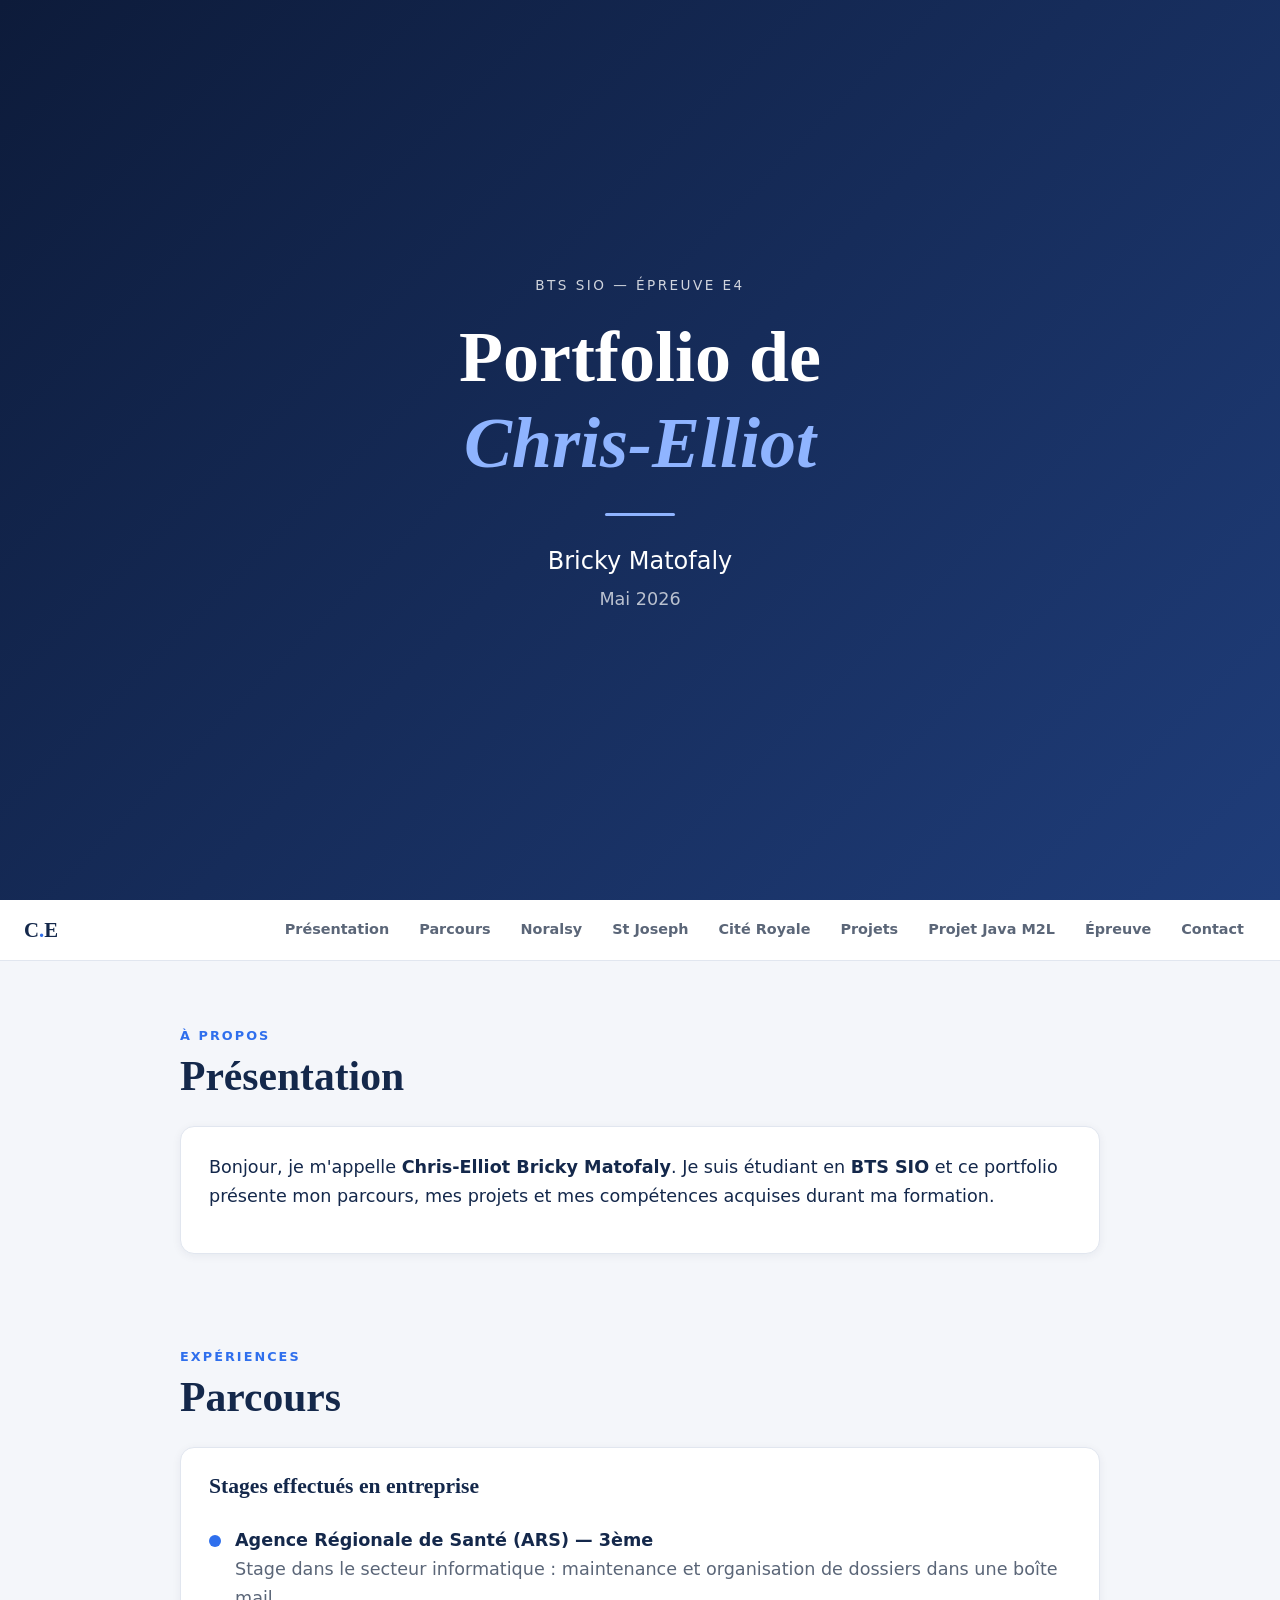
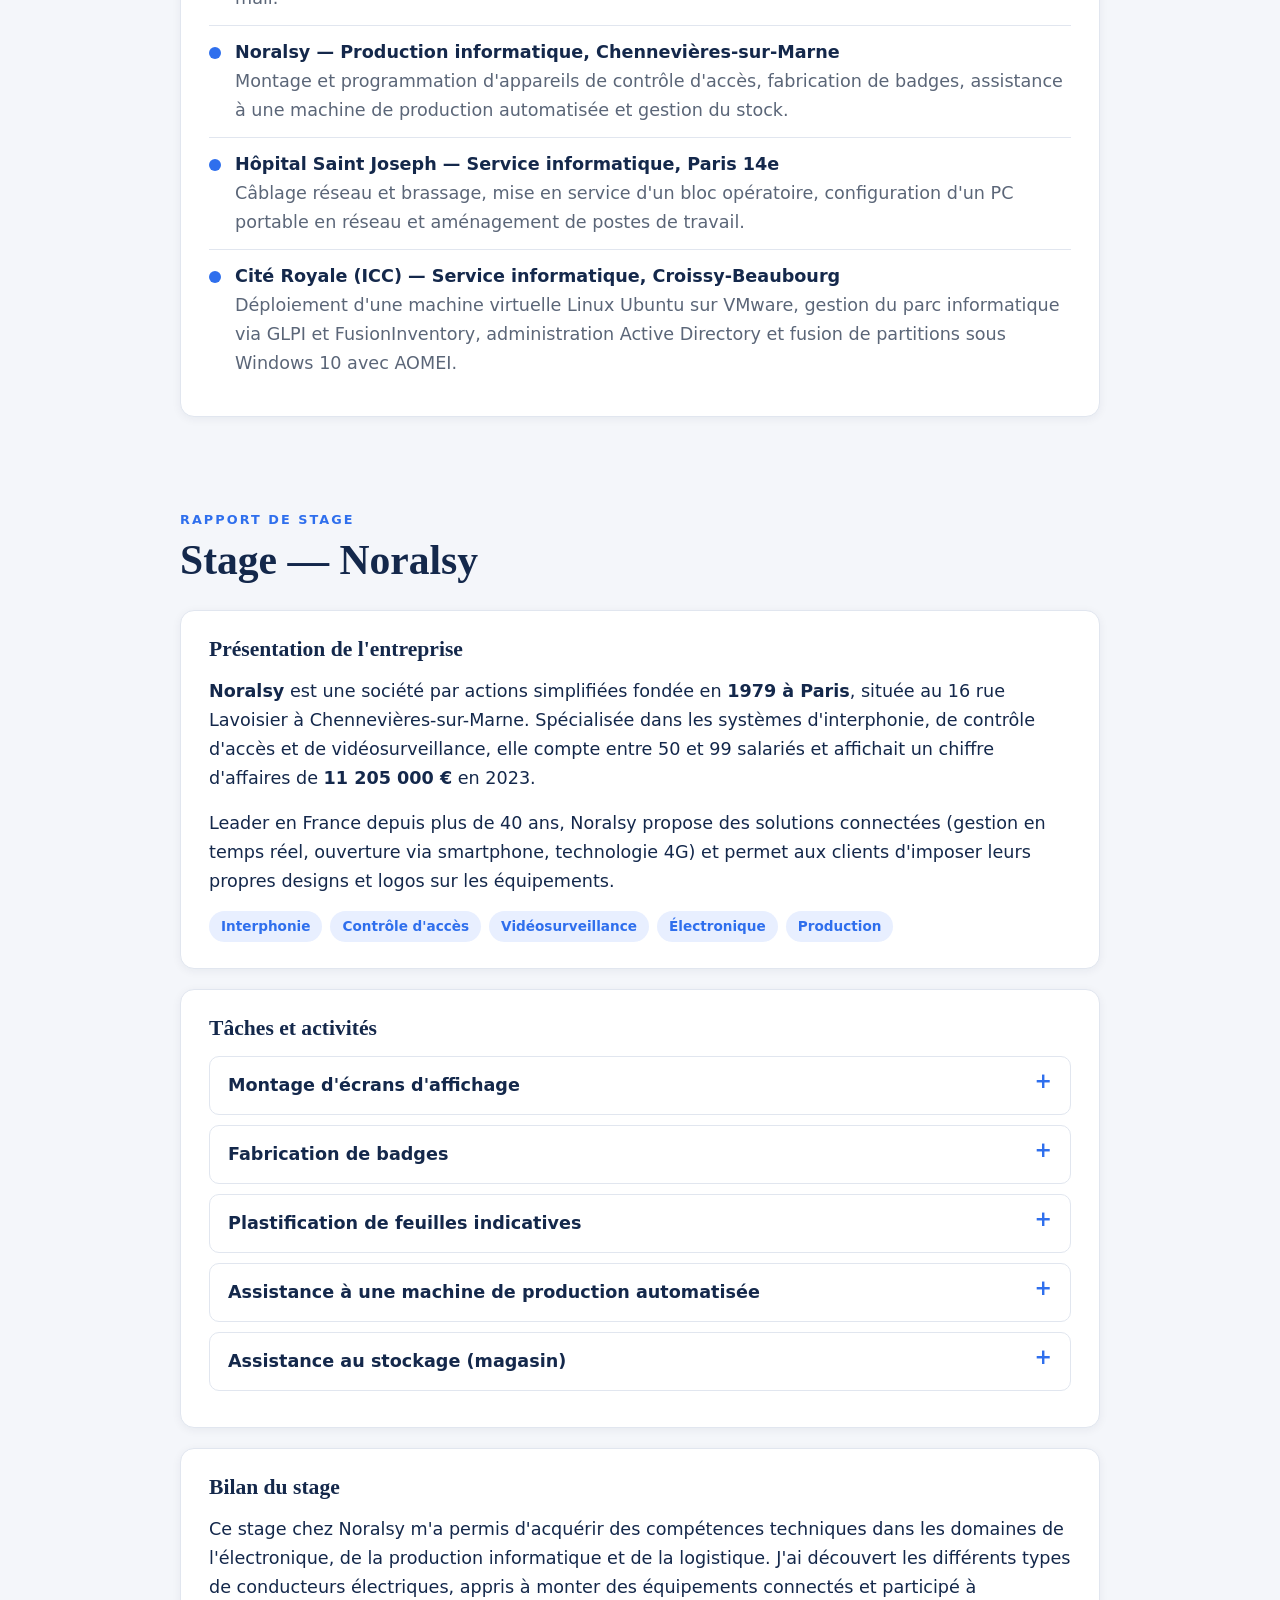
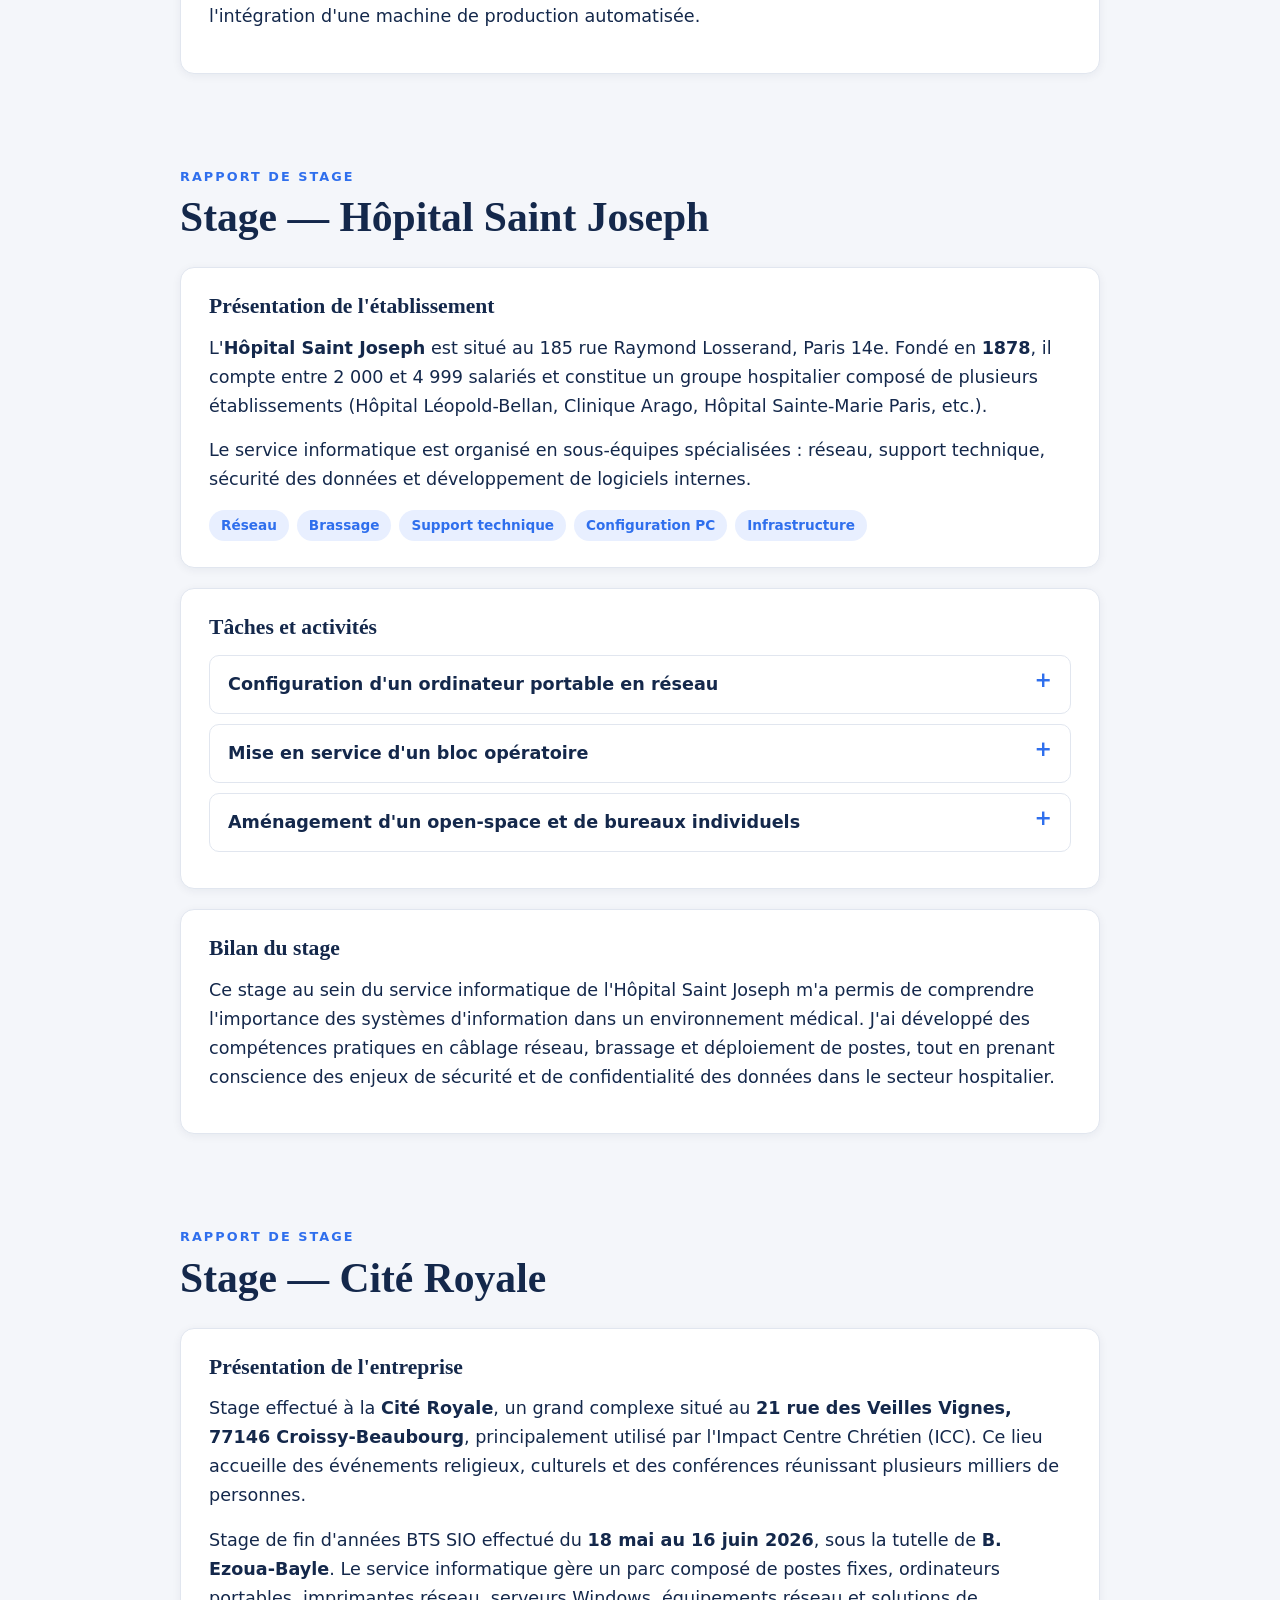
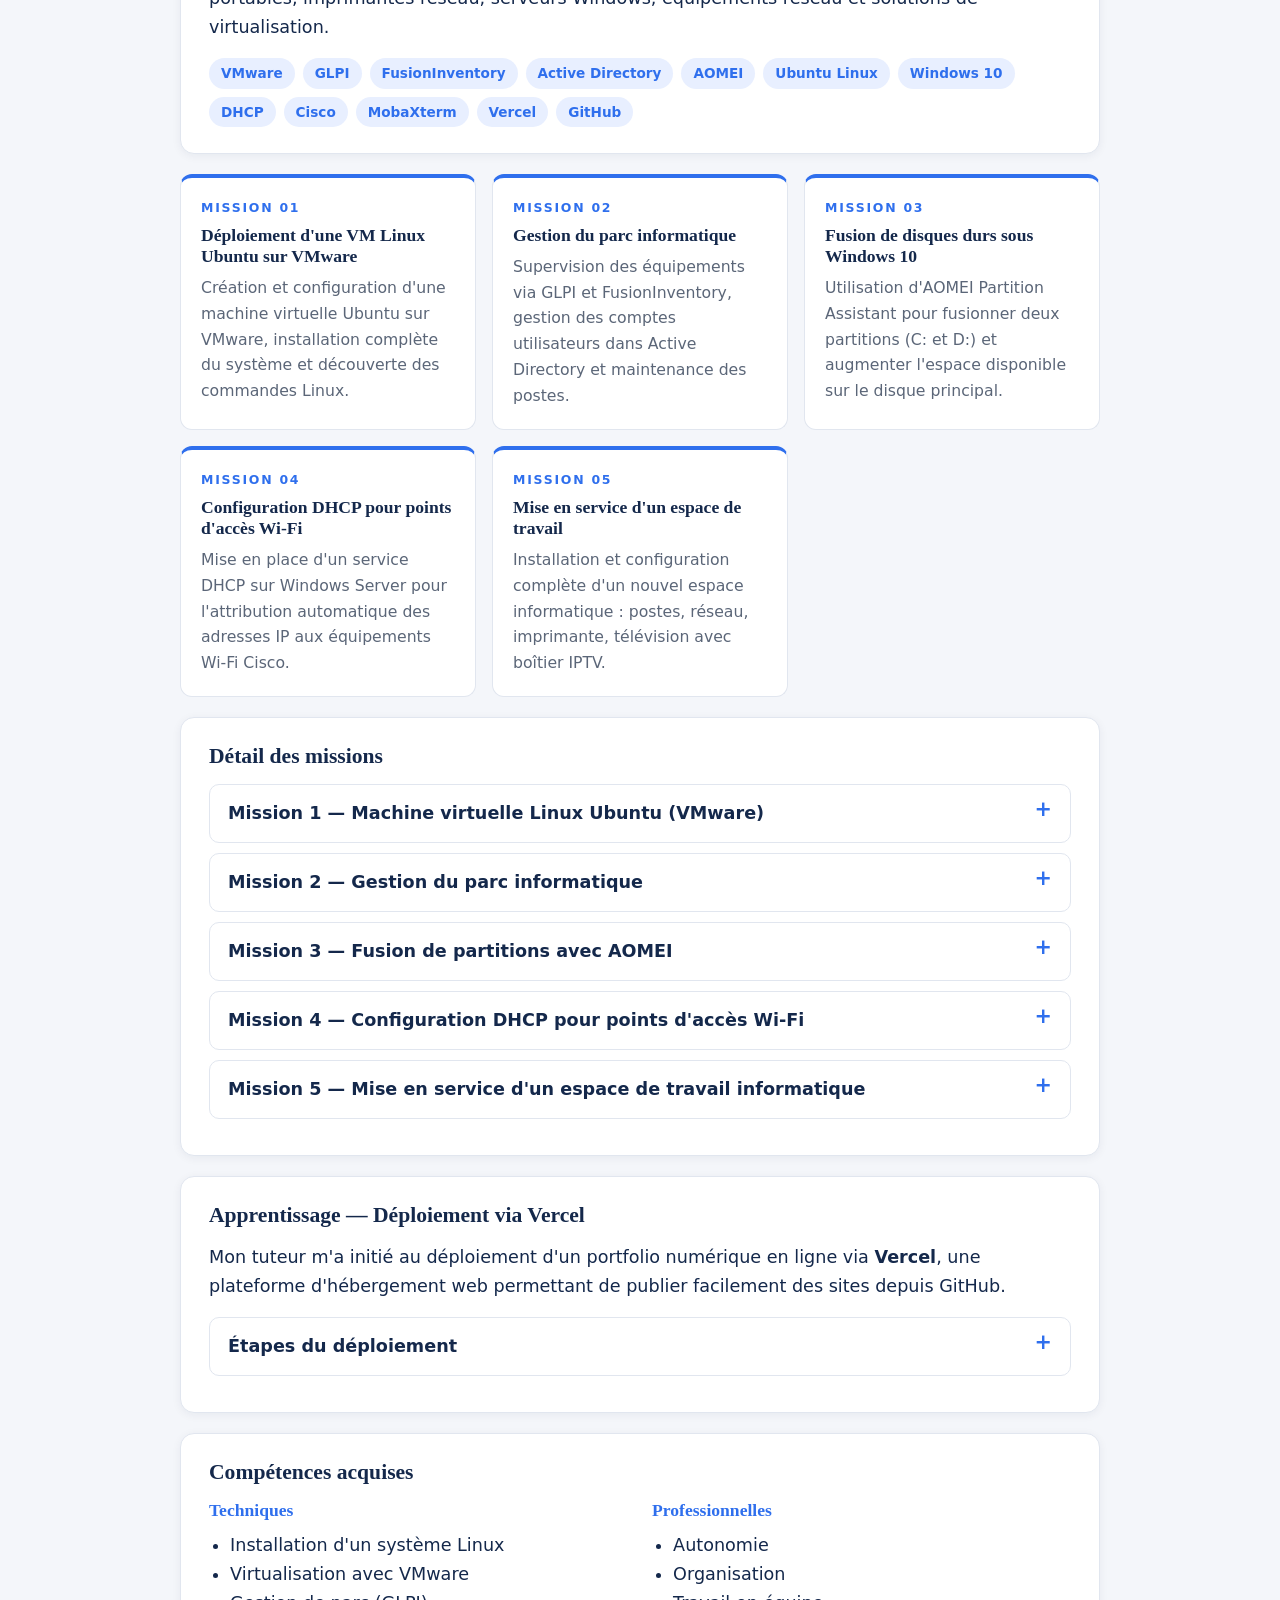
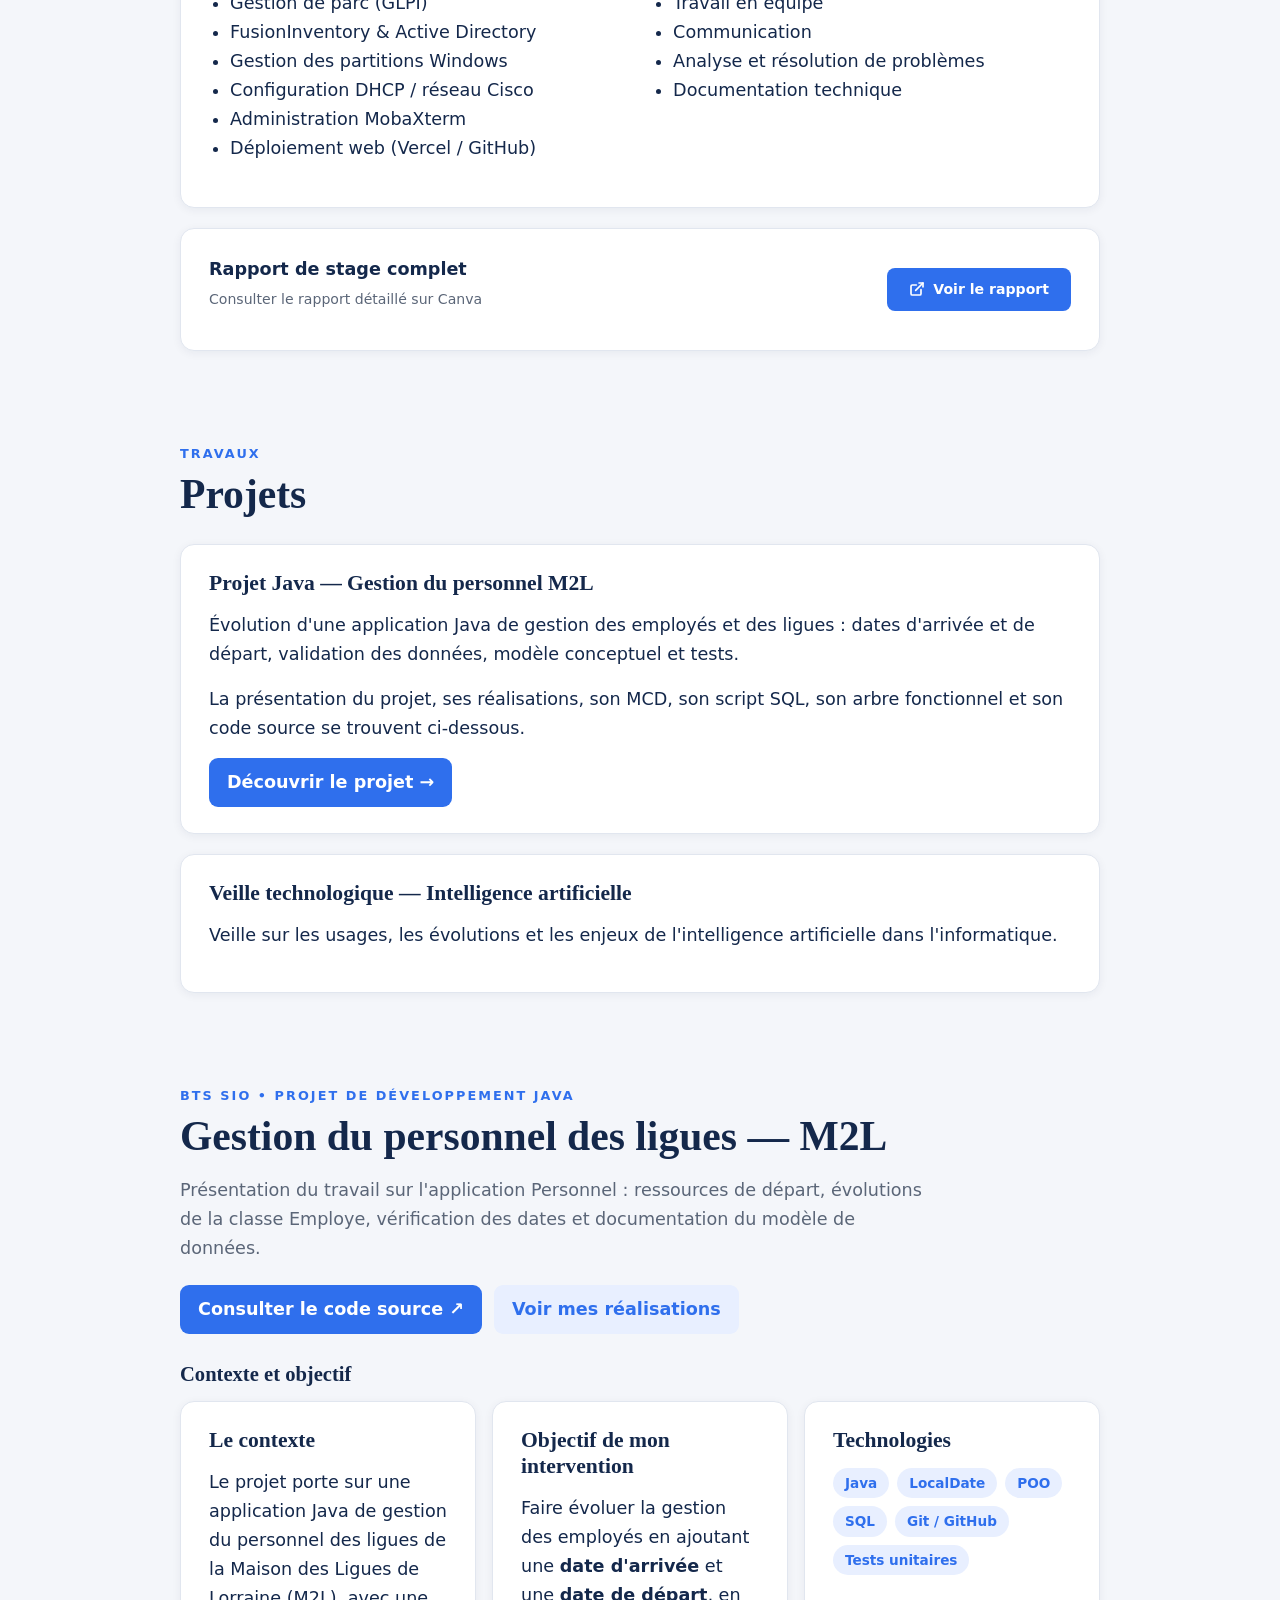
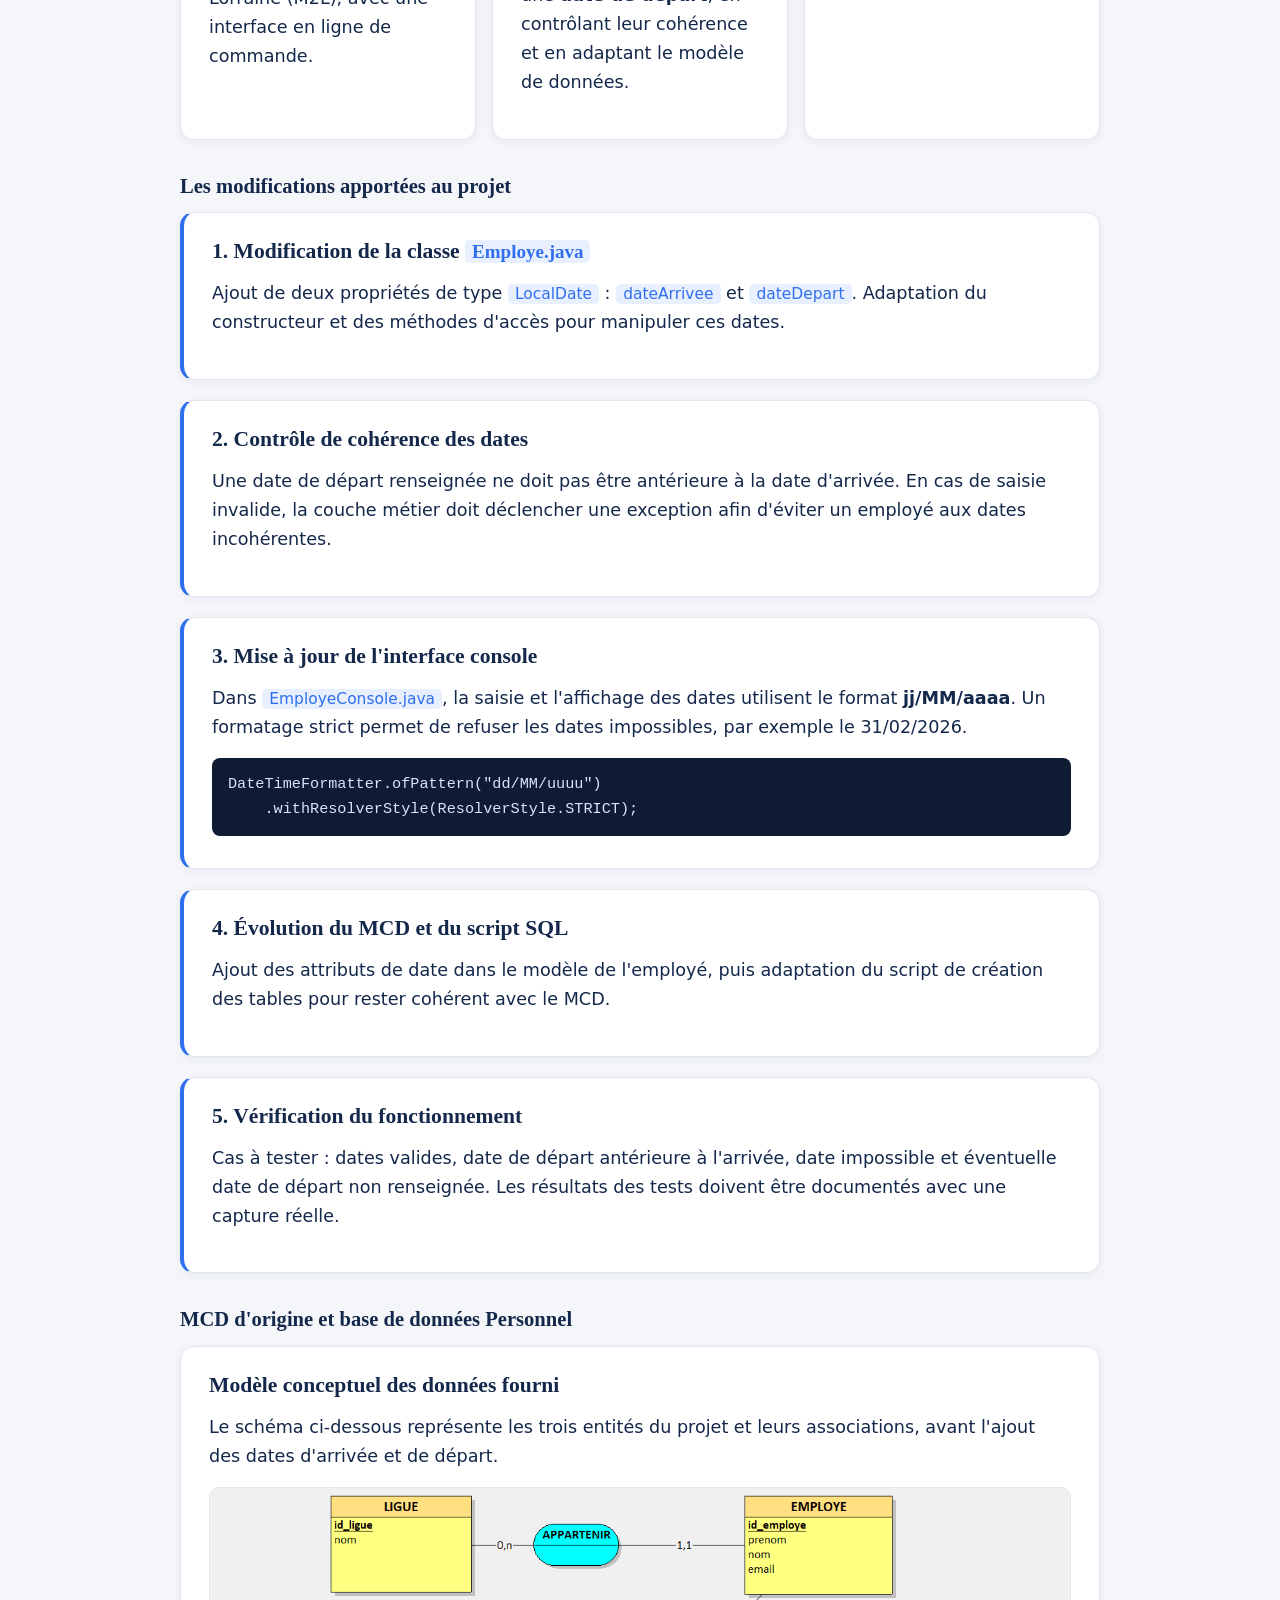
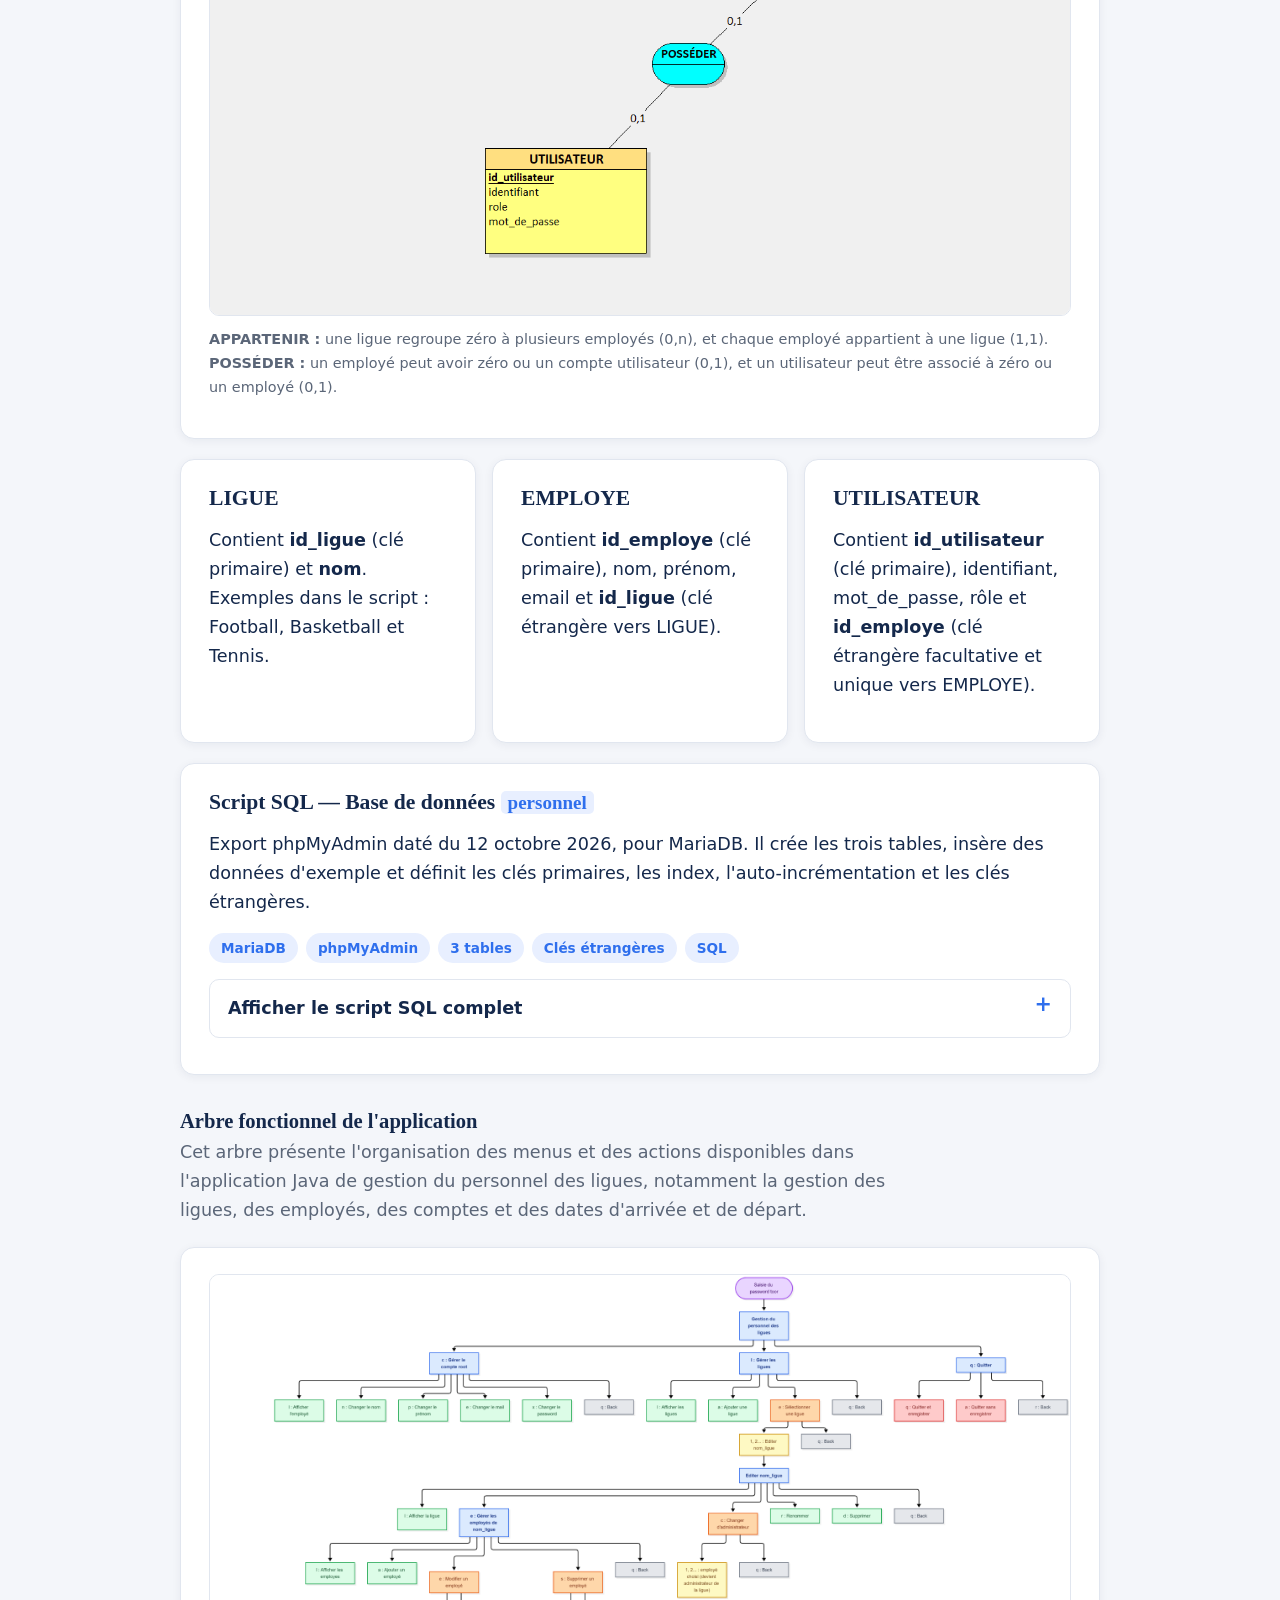
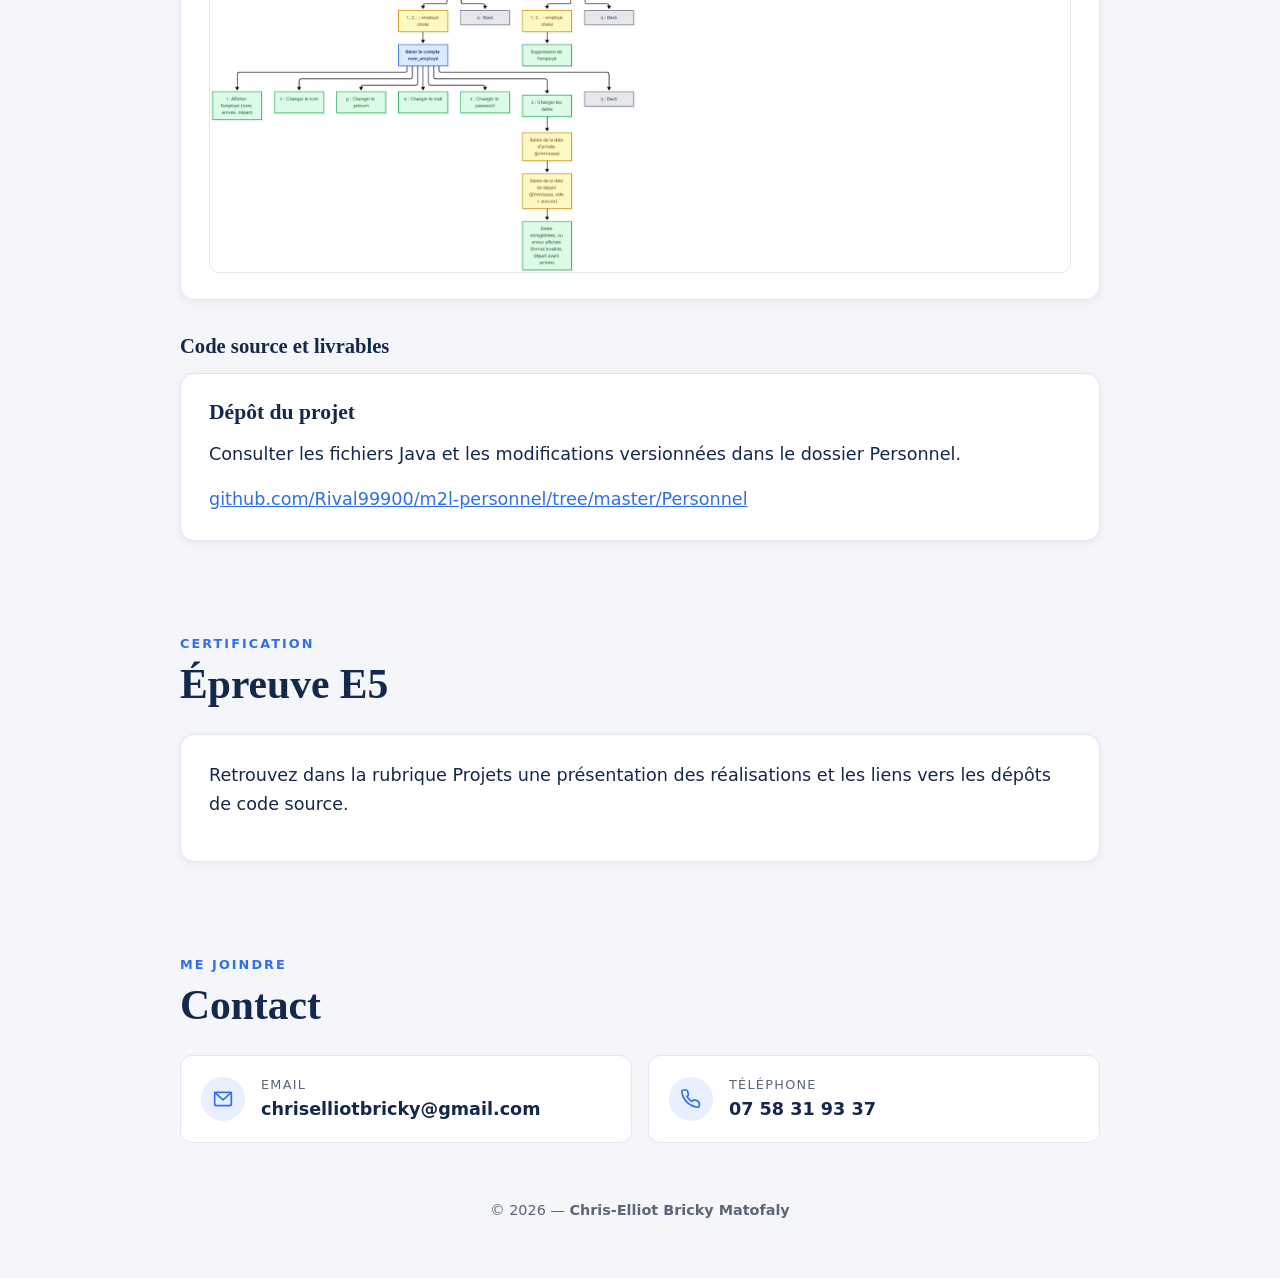
==== commit 92b1722e: "Change stylesheet link from style.css to fichier.css" ====
--- a/index (6).html
+++ b/index (6).html
@@ -5,7 +5,7 @@
   <meta name="viewport" content="width=device-width, initial-scale=1.0" />
   <meta name="color-scheme" content="light dark" />
   <title>Portfolio — Chris-Elliot Bricky Matofaly</title>
-  <link rel="stylesheet" href="style.css">
+  <link rel="stylesheet" href="fichier.css">
 </head>
 <body>
 
--- a/fichier.css
+++ b/fichier.css
@@ -0,0 +1,141 @@
+:root{
+  --navy:#14284b; --accent:#2f6fed; --muted:#5b6678;
+  --bg:#f4f6fa; --card:#ffffff; --line:#e1e6ef; --tag:#e8efff; --code:#0f1b33; --codefg:#d7e3ff;
+  color-scheme:light;
+  box-sizing:border-box;
+  padding-top:env(safe-area-inset-top,0px); padding-bottom:env(safe-area-inset-bottom,0px);
+}
+@media (prefers-color-scheme:dark){
+  :root:not([data-theme="light"]){
+    --navy:#e8eefc; --accent:#6b9bff; --muted:#9aa6bd;
+    --bg:#0e1524; --card:#17203a; --line:#27324f; --tag:#22305a; --code:#0a1020; --codefg:#d7e3ff;
+    color-scheme:dark;
+  }
+}
+:root[data-theme="dark"]{
+  --navy:#e8eefc; --accent:#6b9bff; --muted:#9aa6bd;
+  --bg:#0e1524; --card:#17203a; --line:#27324f; --tag:#22305a; --code:#0a1020; --codefg:#d7e3ff;
+  color-scheme:dark;
+}
+*,*::before,*::after{box-sizing:border-box}
+html{scroll-behavior:smooth;scroll-padding-top:70px}
+body{margin:0;background:var(--bg);color:var(--navy);font-family:system-ui,-apple-system,"Segoe UI",Roboto,sans-serif;font-size:1.1rem;line-height:1.65}
+h1,h2,h3,h4{font-family:Georgia,"Times New Roman",serif;line-height:1.2;margin:0}
+p{margin:0 0 .9em}
+a{color:var(--accent)}
+
+/* HERO */
+.hero{min-height:100vh;display:flex;align-items:center;justify-content:center;text-align:center;padding:40px 20px;background:linear-gradient(135deg,#0d1b3a,#1f3d7a);color:#fff}
+.hero-eyebrow{display:inline-block;font-size:.85rem;letter-spacing:.18em;text-transform:uppercase;opacity:.8;margin-bottom:18px}
+.hero h1{font-size:clamp(2.4rem,7vw,4.5rem)}
+.hero h1 em{color:#8fb4ff;font-style:italic}
+.hero-divider{width:70px;height:3px;background:#8fb4ff;margin:26px auto;border-radius:2px}
+.hero-sub{font-size:1.5rem;margin-bottom:4px}
+.hero-date{opacity:.7}
+
+/* NAV */
+header{position:sticky;top:env(safe-area-inset-top,0px);z-index:10;display:flex;align-items:center;justify-content:space-between;gap:16px;padding:12px 24px;background:var(--card);border-bottom:1px solid var(--line)}
+.logo{font-family:Georgia,serif;font-weight:700;font-size:1.3rem}
+.logo span{color:var(--accent)}
+nav{display:flex;gap:6px;overflow-x:auto}
+nav a{white-space:nowrap;text-decoration:none;color:var(--muted);font-size:.9rem;font-weight:600;padding:6px 12px;border-radius:999px}
+nav a:hover{background:var(--tag);color:var(--accent)}
+
+/* SECTIONS */
+.section-wrap{max-width:960px;margin:0 auto;padding:64px 20px 8px}
+.section-label{text-transform:uppercase;letter-spacing:.16em;font-size:.8rem;font-weight:700;color:var(--accent);margin-bottom:6px}
+.section-title{font-size:clamp(1.8rem,4vw,2.6rem);margin-bottom:24px}
+.card{background:var(--card);border:1px solid var(--line);border-radius:14px;padding:26px 28px;margin-bottom:20px;box-shadow:0 2px 10px rgba(20,40,75,.06)}
+.card h3{font-size:1.35rem;margin-bottom:14px}
+
+/* PARCOURS */
+.stage{display:flex;gap:14px;padding:12px 0;border-top:1px solid var(--line)}
+.stage:first-of-type{border-top:0}
+.stage-dot{flex:none;width:12px;height:12px;margin-top:9px;border-radius:50%;background:var(--accent)}
+.stage-text strong{display:block}
+.stage-text{color:var(--muted)}
+.stage-text strong{color:var(--navy)}
+
+/* TAGS */
+.tag-row{display:flex;flex-wrap:wrap;gap:8px}
+.tag{background:var(--tag);color:var(--accent);font-size:.85rem;font-weight:600;padding:4px 12px;border-radius:999px}
+
+/* ACCORDEONS */
+.accordion{border:1px solid var(--line);border-radius:10px;margin-bottom:10px;overflow:hidden}
+.accordion summary{cursor:pointer;padding:14px 18px;font-weight:600;list-style:none;display:flex;justify-content:space-between;gap:12px}
+.accordion summary::-webkit-details-marker{display:none}
+.accordion summary::after{content:"+";color:var(--accent);font-size:1.3rem;line-height:1}
+.accordion[open] summary::after{content:"–"}
+.accordion[open] summary{background:var(--tag);color:var(--accent)}
+.accordion-body{padding:16px 18px 6px}
+.accordion-body ul,.skills-block ul{padding-left:1.2em;margin:0 0 1em}
+.accordion-body li{margin-bottom:4px}
+code{display:block;white-space:pre;overflow-x:auto;background:var(--code);color:var(--codefg);font-family:ui-monospace,Consolas,monospace;font-size:.95rem;padding:14px 16px;border-radius:8px;margin-bottom:6px}
+
+/* MISSIONS */
+.mission-grid{display:grid;grid-template-columns:repeat(auto-fit,minmax(260px,1fr));gap:16px;margin-bottom:20px}
+.mission-card{background:var(--card);border:1px solid var(--line);border-top:4px solid var(--accent);border-radius:12px;padding:20px}
+.mission-num{font-size:.78rem;font-weight:700;letter-spacing:.14em;text-transform:uppercase;color:var(--accent);margin-bottom:6px}
+.mission-card h4{font-size:1.1rem;margin-bottom:8px}
+.mission-card p{color:var(--muted);font-size:.98rem;margin:0}
+
+/* COMPETENCES */
+.skills-grid{display:grid;grid-template-columns:repeat(auto-fit,minmax(240px,1fr));gap:24px}
+.skills-block h4{color:var(--accent);margin-bottom:10px}
+
+/* EPREUVE */
+.steps{margin-top:18px;display:grid;gap:12px}
+.step{display:flex;gap:14px;align-items:flex-start}
+.step-num{flex:none;width:34px;height:34px;border-radius:50%;background:var(--accent);color:#fff;font-weight:700;display:grid;place-items:center}
+.step-body{padding-top:3px}
+
+/* SQL DUMP */
+.sql-dump{margin:0 0 12px;max-height:460px;overflow:auto;border-radius:8px}
+.sql-dump code{display:block;white-space:pre;font-size:.78rem;line-height:1.6;margin:0;min-width:max-content}
+
+/* CONTACT */
+.contact-grid{display:grid;grid-template-columns:repeat(auto-fit,minmax(260px,1fr));gap:16px}
+.contact-item{display:flex;align-items:center;gap:16px;background:var(--card);border:1px solid var(--line);border-radius:12px;padding:18px 20px}
+.contact-icon{width:44px;height:44px;border-radius:50%;background:var(--tag);display:grid;place-items:center}
+.contact-icon svg{width:20px;height:20px;fill:none;stroke:var(--accent);stroke-width:2;stroke-linecap:round;stroke-linejoin:round}
+.contact-label{font-size:.8rem;text-transform:uppercase;letter-spacing:.1em;color:var(--muted)}
+.contact-value{font-weight:600;overflow-wrap:anywhere}
+
+
+/* PROJET JAVA M2L (ex personnel.html) */
+.pj-grid{display:grid;grid-template-columns:repeat(auto-fit,minmax(260px,1fr));gap:16px;margin-bottom:20px}
+.pj-grid .card{margin-bottom:0}
+.pj-sub{color:var(--muted);margin:-10px 0 22px;max-width:760px}
+.pj-card ul{margin:8px 0 0;padding-left:1.2em}
+.pj-card li{margin:5px 0}
+.pj-timeline .card{border-left:4px solid var(--accent)}
+.pj-figure{border:2px dashed var(--line);background:var(--bg);border-radius:14px;min-height:150px;display:flex;align-items:center;justify-content:center;text-align:center;padding:22px;margin:16px 0}
+.pj-figure strong{display:block}
+.pj-figure span{display:block;color:var(--muted);font-size:.9rem;margin-top:6px}
+.pj-figure img{max-width:100%;height:auto;border-radius:8px}
+.pj-entity{background:var(--card);border:1px solid var(--line);border-radius:9px;max-width:340px;margin:12px auto 0;text-align:left;padding:12px 18px;font-size:1rem}
+.pj-entity b{color:var(--accent);display:block}
+.pj-note{border-left:4px solid #e7a13d;background:rgba(231,161,61,.14);padding:14px 17px;border-radius:8px;margin-top:18px}
+.tiny{font-size:.9rem;color:var(--muted)}
+.pj-table{width:100%;border-collapse:collapse;font-size:.95rem;margin-bottom:10px}
+.pj-table th,.pj-table td{border-bottom:1px solid var(--line);padding:10px;text-align:left;vertical-align:top}
+.pj-table th{background:var(--tag);color:var(--accent)}
+.pj-scroll{overflow-x:auto}
+.pj-btns{display:flex;flex-wrap:wrap;gap:12px;margin-top:6px}
+.pj-btn{display:inline-block;background:var(--accent);color:#fff;text-decoration:none;padding:10px 18px;border-radius:9px;font-weight:700}
+.pj-btn.alt{background:var(--tag);color:var(--accent)}
+.pj-inline{display:inline;background:var(--tag);color:var(--accent);padding:1px 7px;border-radius:5px;font-size:.88em;white-space:normal;margin:0}
+.linkbar{overflow-wrap:anywhere}
+
+footer{text-align:center;color:var(--muted);padding:48px 20px 56px;font-size:.9rem}
+
+@media (max-width:700px){
+  header{padding:10px 14px}
+  .logo{display:none}
+  .card{padding:20px}
+}
+@media print{
+  header{display:none}
+  .hero{min-height:auto;padding:60px 20px}
+  .card,.mission-card{box-shadow:none;break-inside:avoid}
+}
